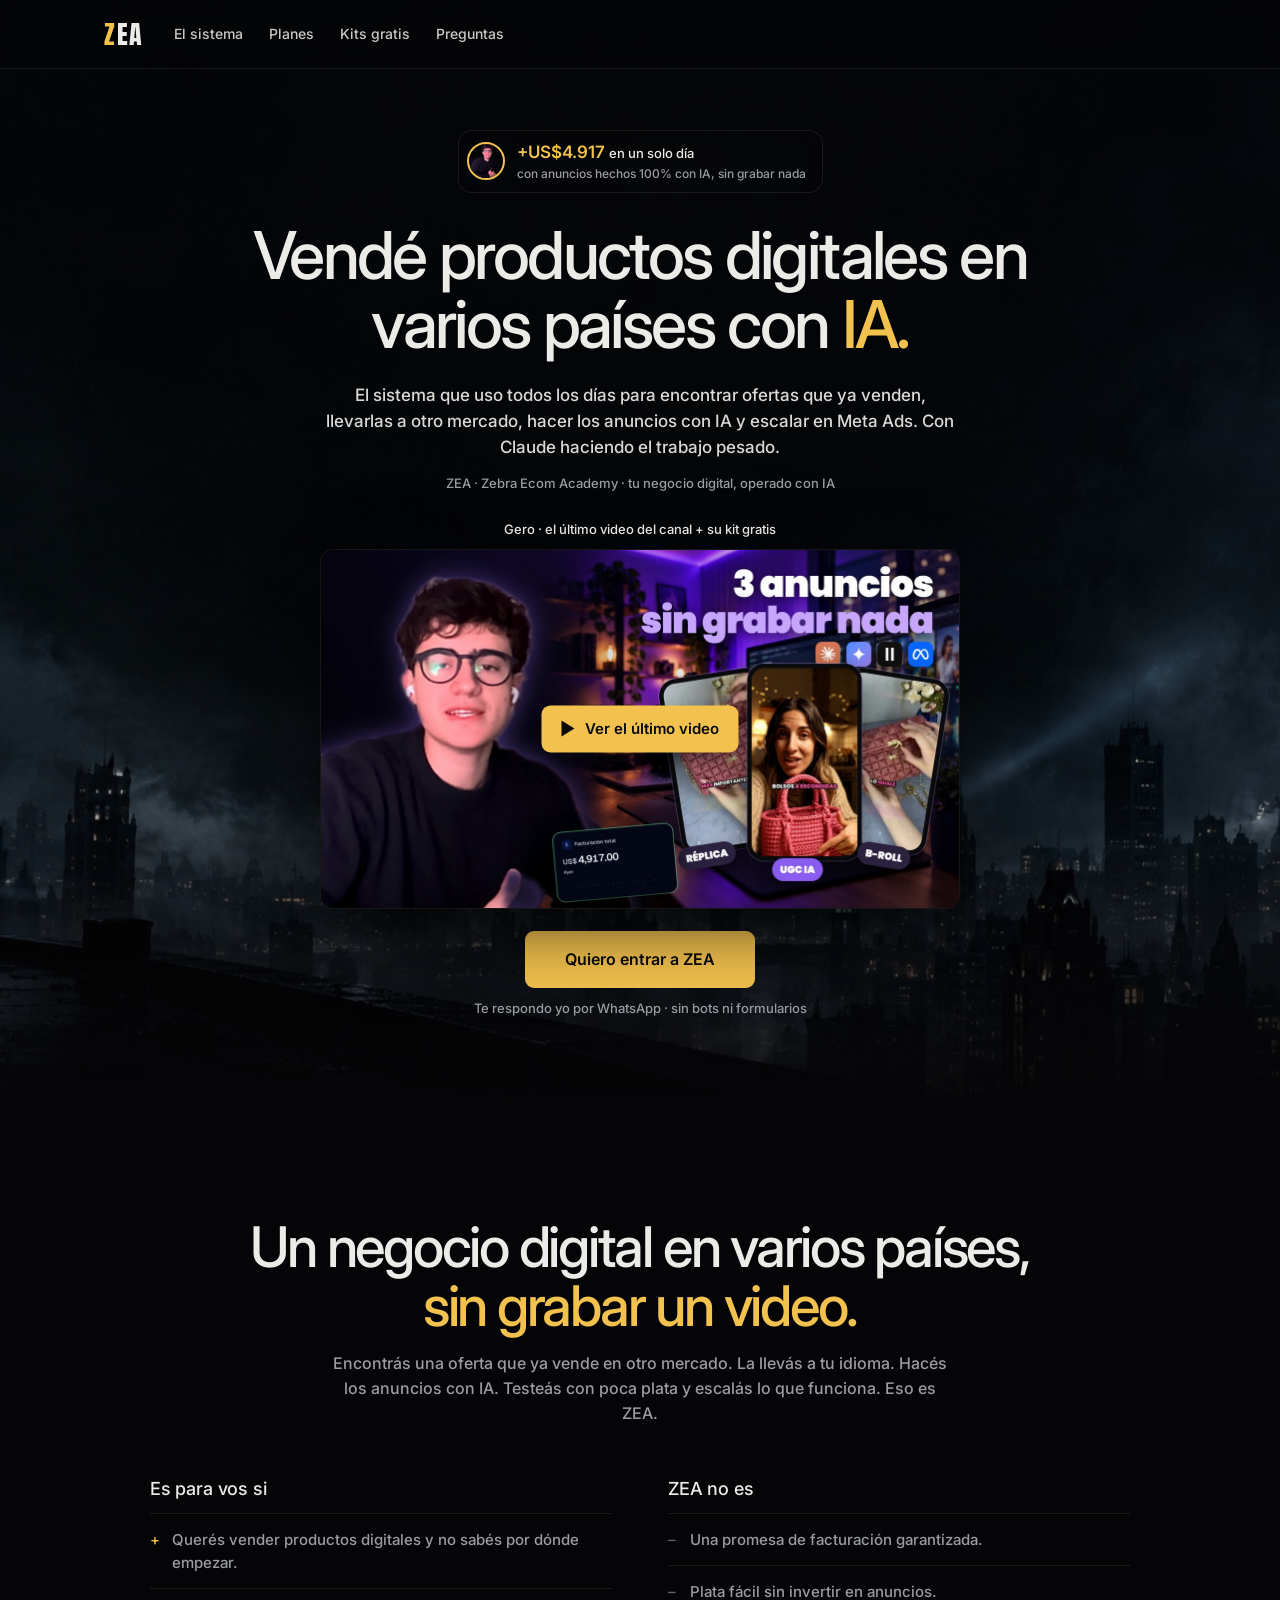
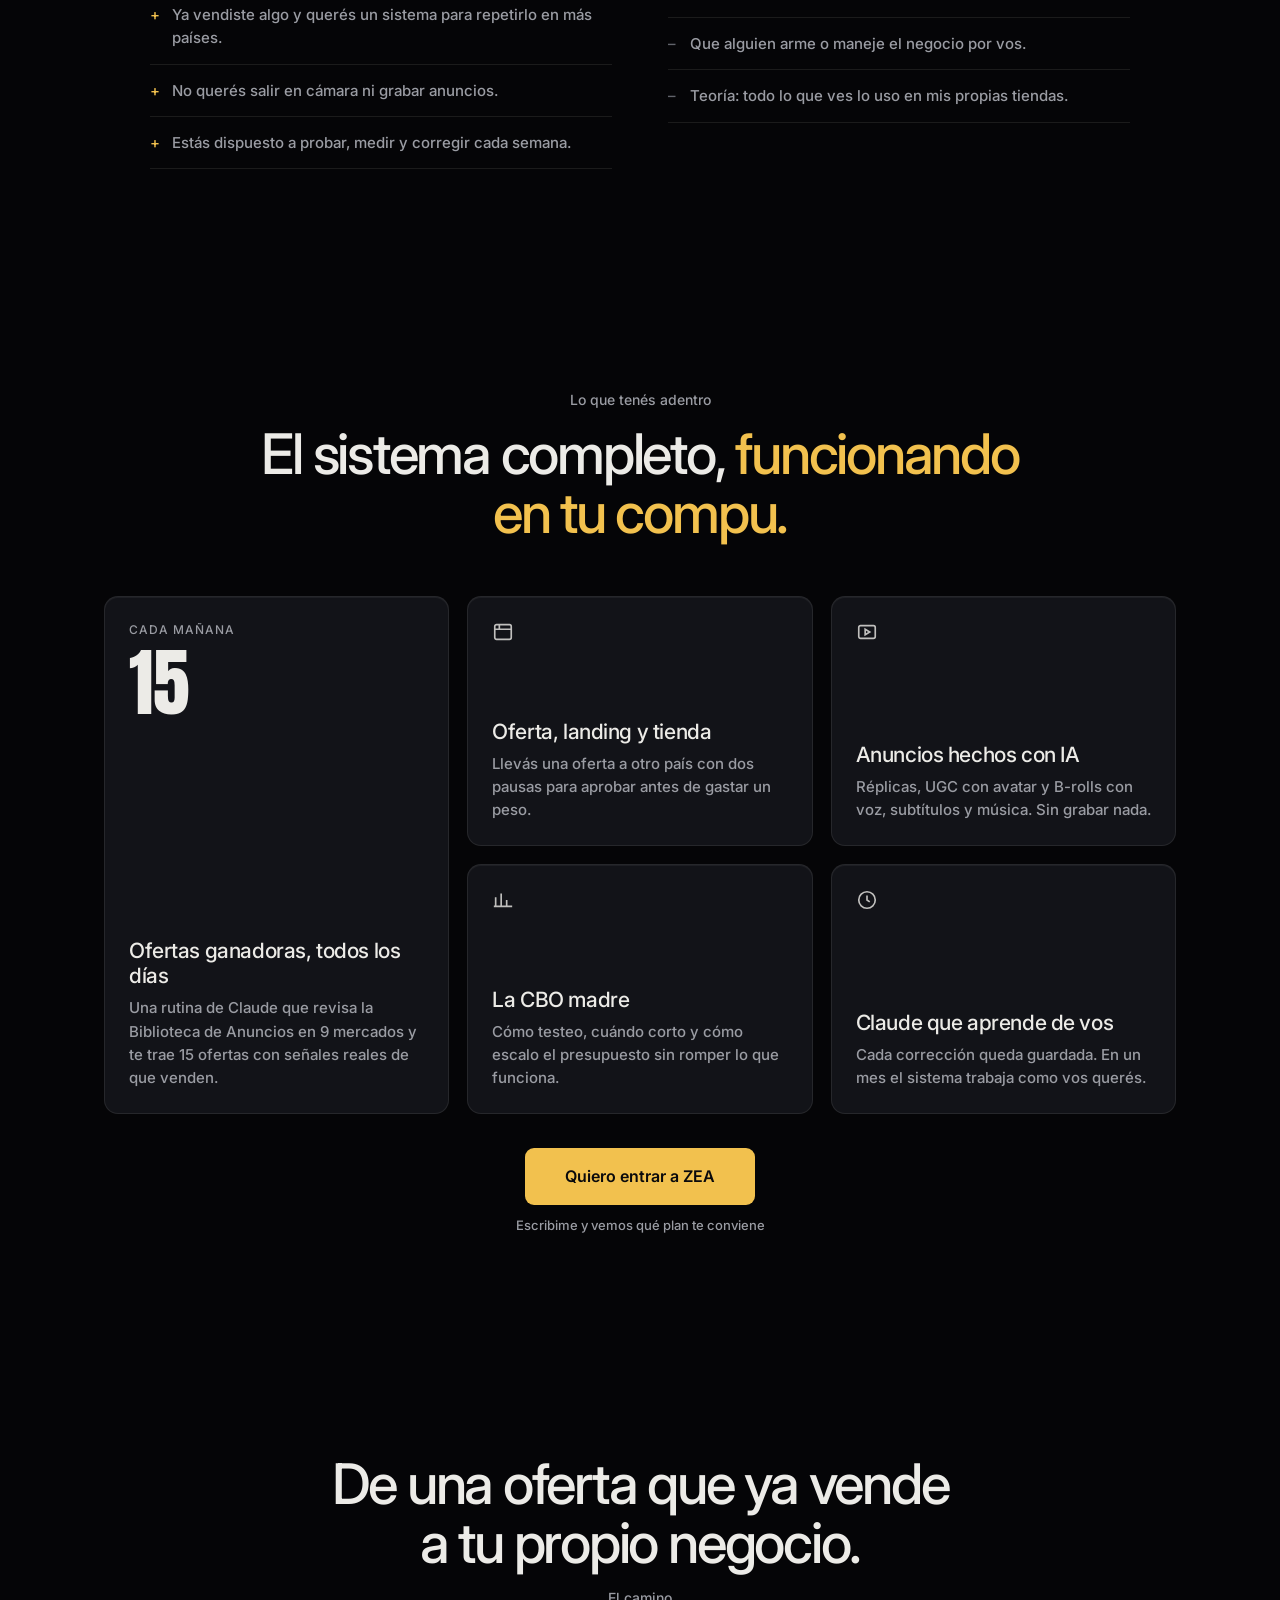
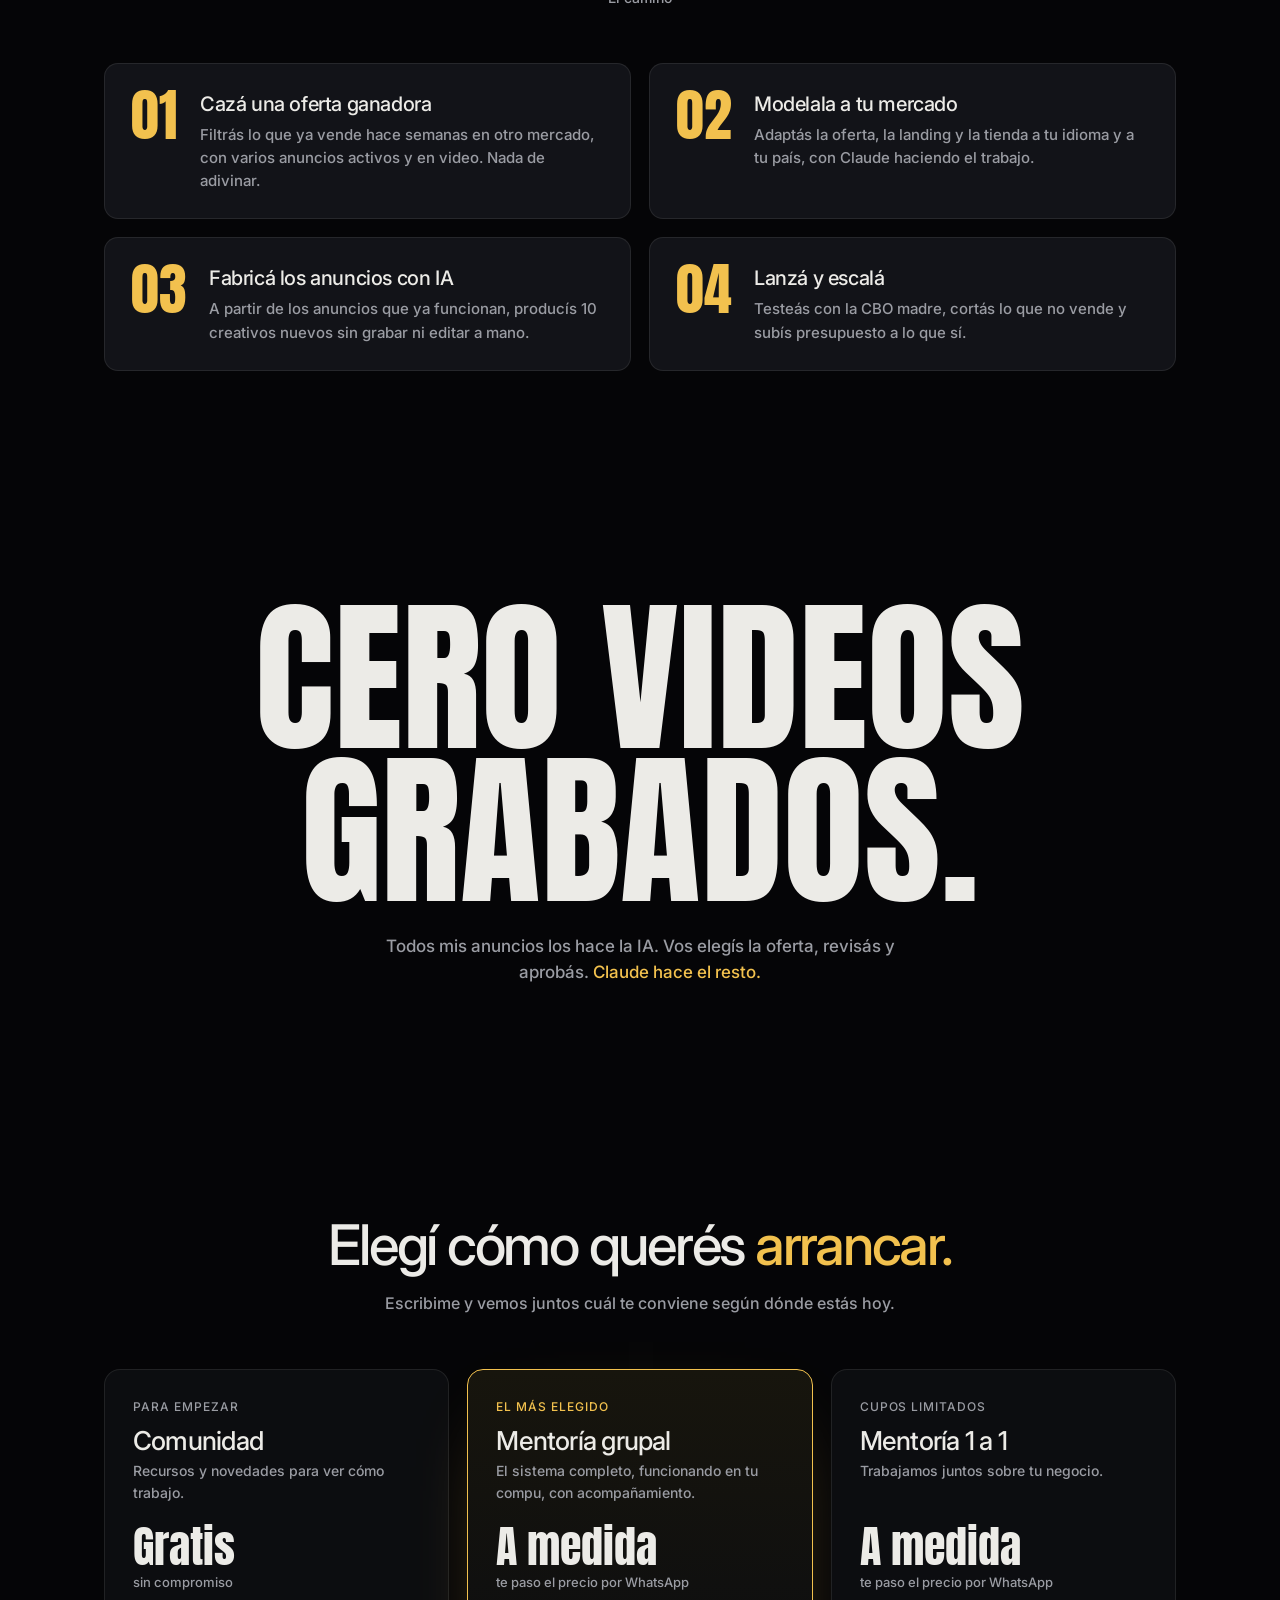
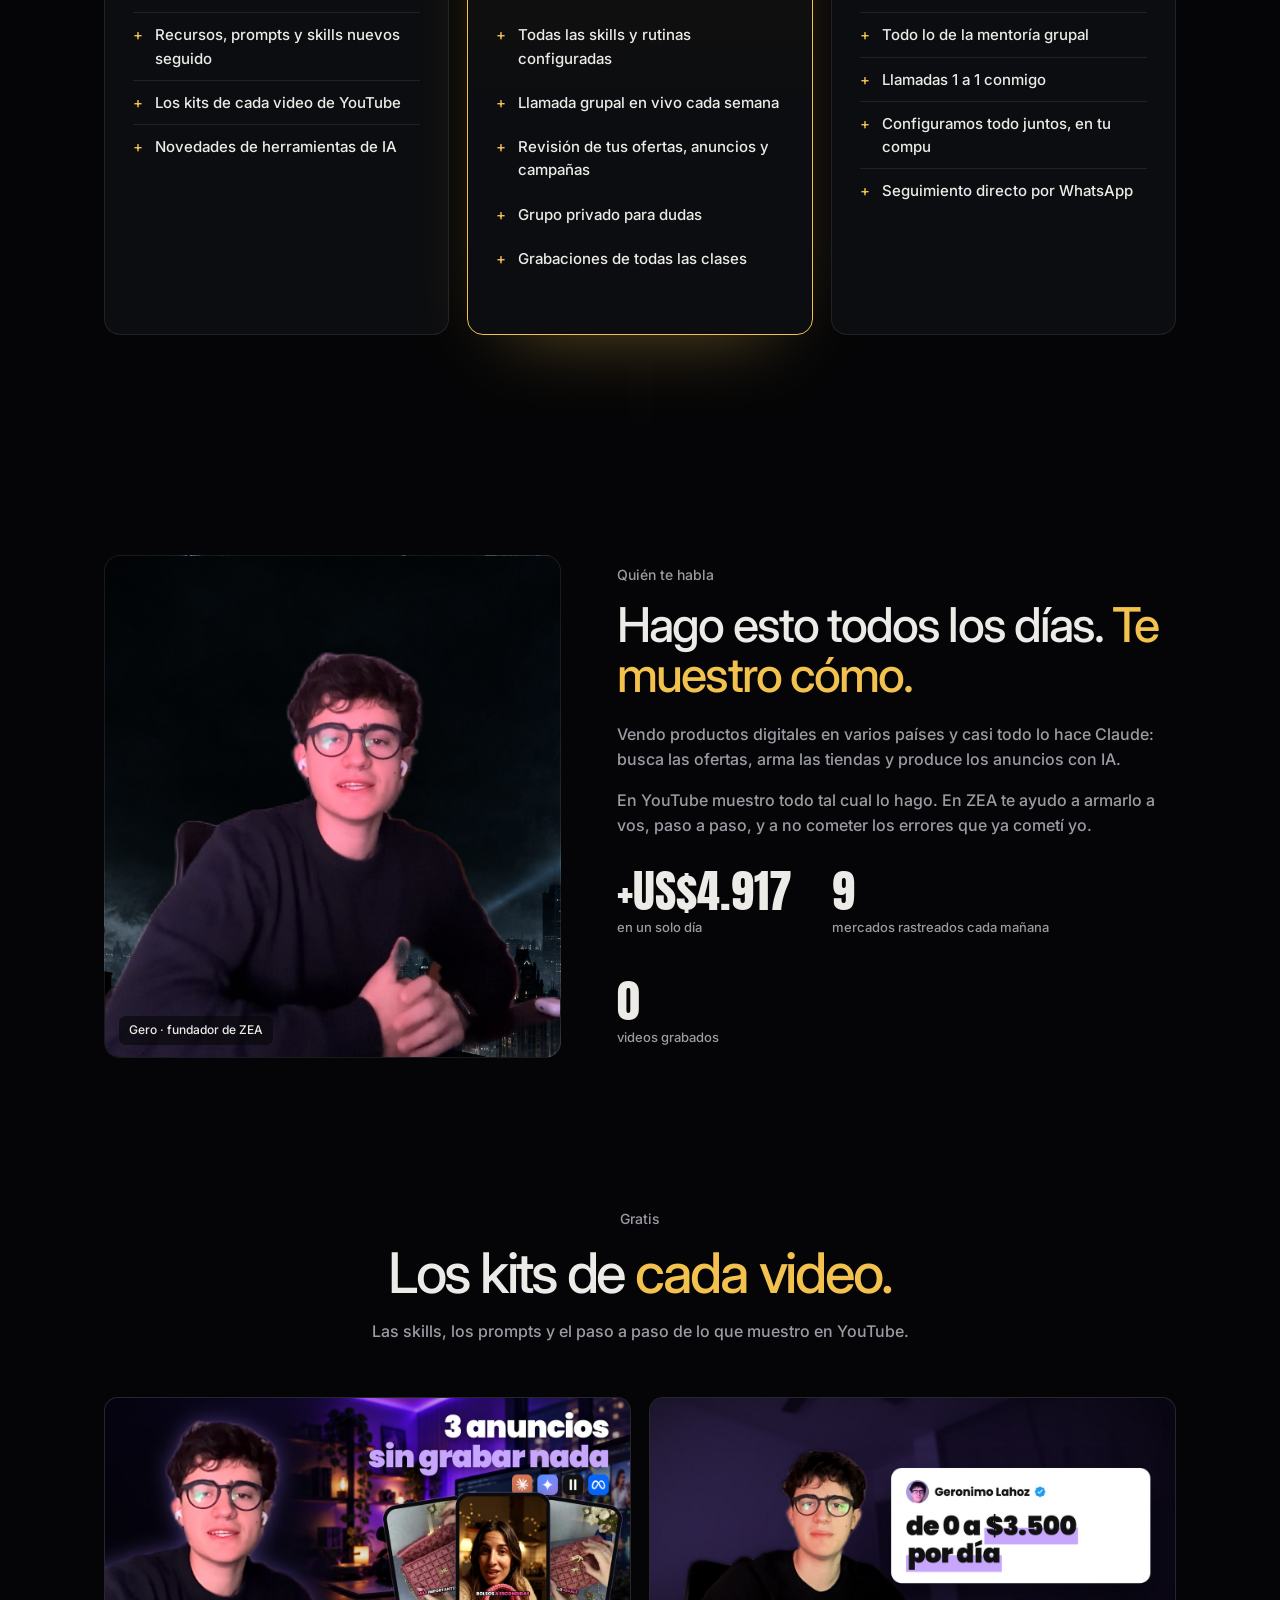
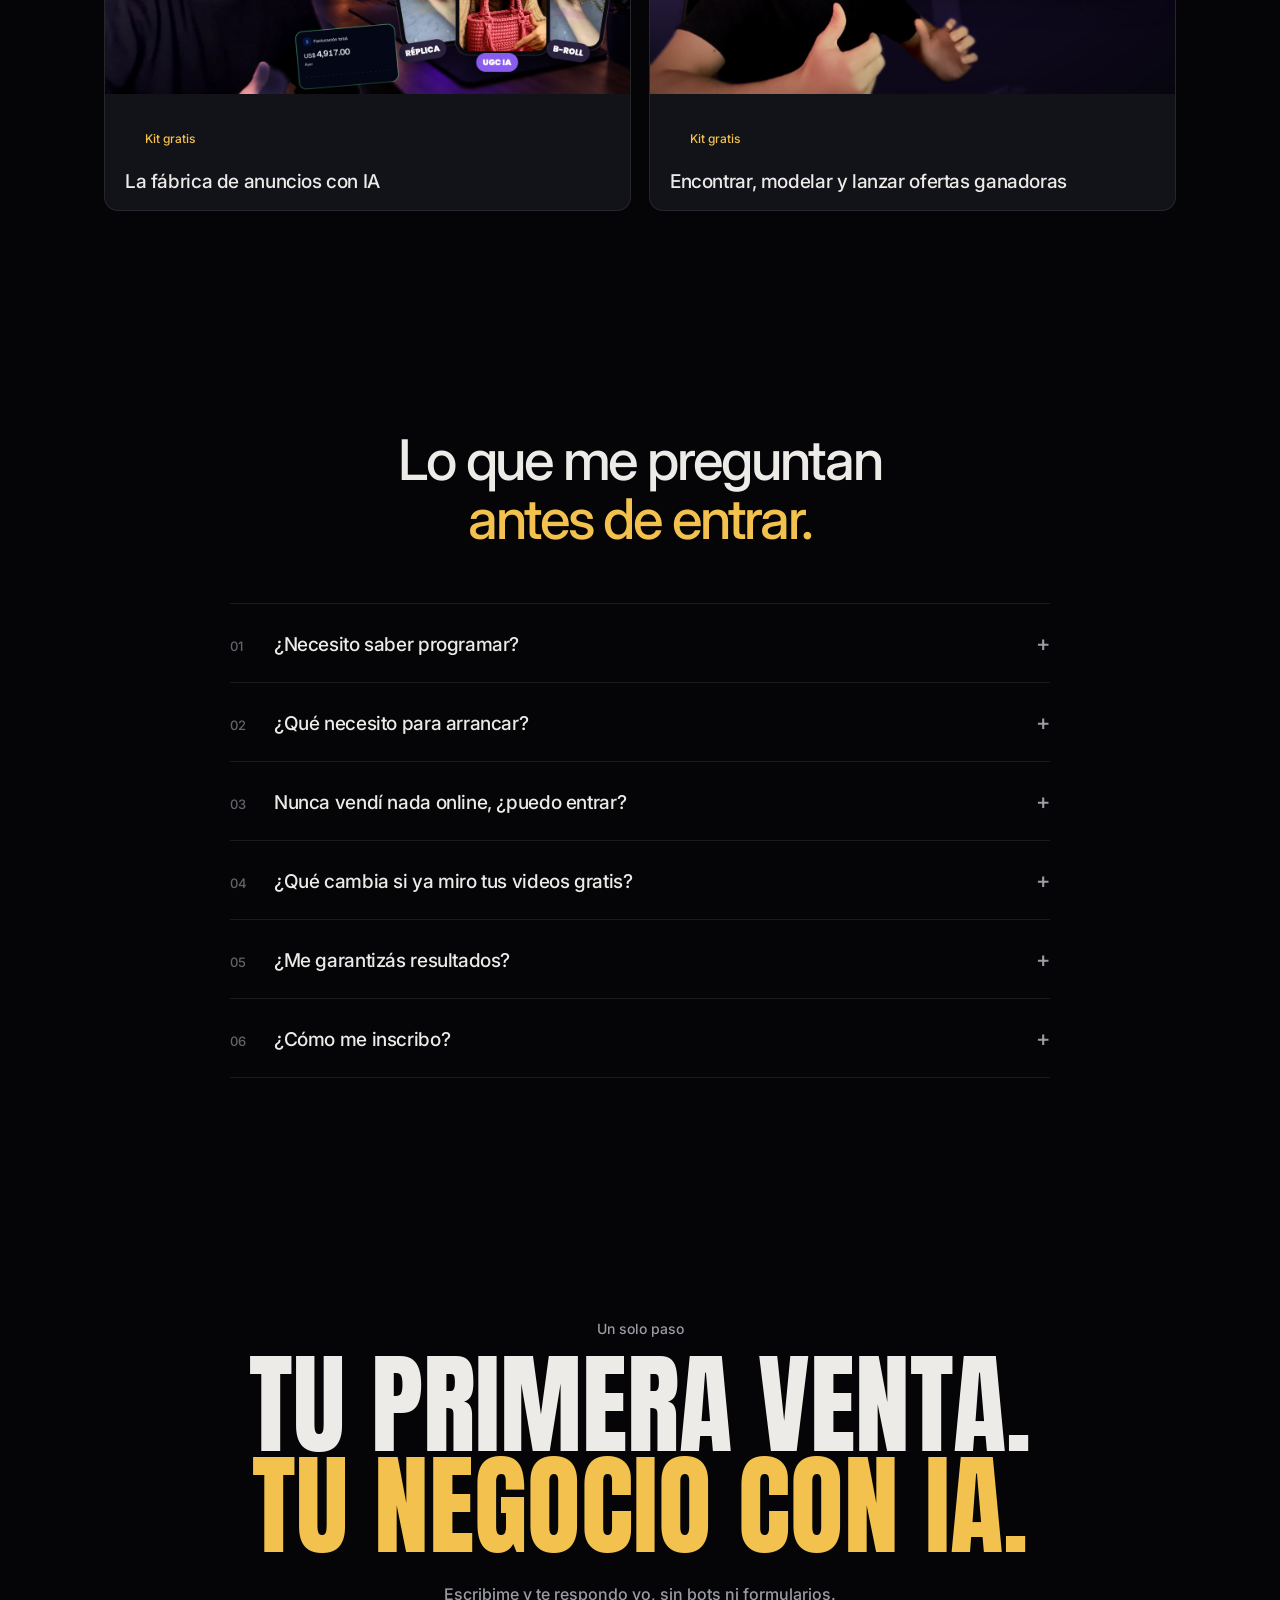
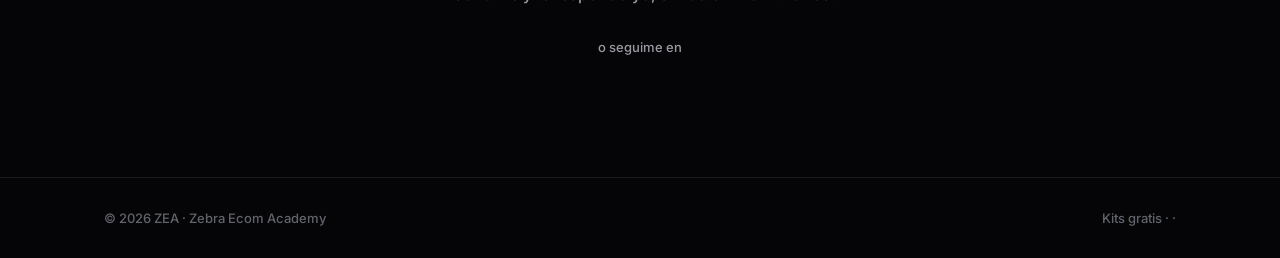
==== index.html @ bb9ec65b "ZEA: landing + kits Co-Authored-By: Claude Opus 5.5 <noreply@anthropic.com>" ====
<!doctype html>
<html lang="es">
<head>
<meta charset="utf-8">
<meta name="viewport" content="width=device-width,initial-scale=1">
<base href="/">
<title>ZEA · Zebra Ecom Academy — Vendé productos digitales con IA</title>
<meta name="description" content="Aprendé a vender productos digitales en varios países con Claude: encontrar ofertas que ya venden, armar la tienda, hacer los anuncios con IA y escalar en Meta Ads.">
<meta property="og:title" content="ZEA · Zebra Ecom Academy">
<meta property="og:description" content="Vendé productos digitales en varios países con IA.">
<meta property="og:image" content="https://zea.lat/assets/hero-bg.jpg">
<link rel="icon" href="data:image/svg+xml,%3Csvg xmlns='http://www.w3.org/2000/svg' viewBox='0 0 32 32'%3E%3Crect width='32' height='32' rx='7' fill='%23050507'/%3E%3Ctext x='16' y='24' font-family='Impact,Arial Black' font-size='21' fill='%23f2c14e' text-anchor='middle'%3EZ%3C/text%3E%3C/svg%3E">
<link rel="preconnect" href="https://fonts.googleapis.com"><link rel="preconnect" href="https://fonts.gstatic.com" crossorigin>
<link href="https://fonts.googleapis.com/css2?family=Anton&family=Inter:wght@400;500;600&display=swap" rel="stylesheet">
<link rel="stylesheet" href="assets/style.css">
</head>
<body>

<nav><div class="wrap">
  <div class="nav-l">
    <a class="logo" href="/">ZEA</a>
    <div class="links">
      <a href="#sistema">El sistema</a>
      <a href="#planes">Planes</a>
      <a href="#kits">Kits gratis</a>
      <a href="#preguntas">Preguntas</a>
    </div>
  </div>
  <a class="btn btn-p btn-s" data-wa href="#">Hablemos por WhatsApp</a>
</div></nav>

<header class="hero">
  <div class="hero-bg"></div>
  <div class="wrap">
    <div class="proof">
      <img src="assets/gero.png" alt="">
      <div><b>+US$4.917</b> <span>en un solo día</span><small>con anuncios hechos 100% con IA, sin grabar nada</small></div>
    </div>
    <h1>Vendé productos digitales en varios países con <span class="hand">IA.</span></h1>
    <p class="lead">El sistema que uso todos los días para encontrar ofertas que ya venden, llevarlas a otro mercado, hacer los anuncios con IA y escalar en Meta Ads. Con Claude haciendo el trabajo pesado.</p>
    <p class="tagline">ZEA · Zebra Ecom Academy · tu negocio digital, operado con IA</p>
    <div class="who">Gero · el último video del canal + su kit gratis</div>
    <a class="vsl" href="kit-anuncios-ia/"><img src="assets/video-2.jpg" alt=""><span class="play">Ver el último video</span></a>
    <div class="cta">
      <a class="btn btn-p btn-lg" href="#planes">Quiero entrar a ZEA</a>
      <div class="micro">Te respondo yo por WhatsApp · sin bots ni formularios</div>
    </div>
  </div>
</header>

<section><div class="wrap">
  <div class="sec-t">
    <h2>Un negocio digital en varios países, <span class="hand">sin grabar un video.</span></h2>
    <p>Encontrás una oferta que ya vende en otro mercado. La llevás a tu idioma. Hacés los anuncios con IA. Testeás con poca plata y escalás lo que funciona. Eso es ZEA.</p>
  </div>
  <div class="two">
    <div>
      <h3>Es para vos si</h3>
      <ul>
        <li>Querés vender productos digitales y no sabés por dónde empezar.</li>
        <li>Ya vendiste algo y querés un sistema para repetirlo en más países.</li>
        <li>No querés salir en cámara ni grabar anuncios.</li>
        <li>Estás dispuesto a probar, medir y corregir cada semana.</li>
      </ul>
    </div>
    <div class="no">
      <h3>ZEA no es</h3>
      <ul>
        <li>Una promesa de facturación garantizada.</li>
        <li>Plata fácil sin invertir en anuncios.</li>
        <li>Que alguien arme o maneje el negocio por vos.</li>
        <li>Teoría: todo lo que ves lo uso en mis propias tiendas.</li>
      </ul>
    </div>
  </div>
</div></section>

<section class="band" id="sistema"><div class="wrap">
  <div class="sec-t">
    <div class="eyebrow">Lo que tenés adentro</div>
    <h2>El sistema completo, <span class="hand">funcionando en tu compu.</span></h2>
  </div>
  <div class="cards">
    <div class="card tall">
      <div class="kk">Cada mañana</div>
      <div class="bign">15</div>
      <h3>Ofertas ganadoras, todos los días</h3>
      <p>Una rutina de Claude que revisa la Biblioteca de Anuncios en 9 mercados y te trae 15 ofertas con señales reales de que venden.</p>
    </div>
    <div class="card">
      <svg class="ico" viewBox="0 0 24 24" fill="none" stroke="currentColor" stroke-width="1.8"><rect x="3" y="4" width="18" height="16" rx="2"/><path d="M3 9h18M8 4v5"/></svg>
      <h3>Oferta, landing y tienda</h3>
      <p>Llevás una oferta a otro país con dos pausas para aprobar antes de gastar un peso.</p>
    </div>
    <div class="card">
      <svg class="ico" viewBox="0 0 24 24" fill="none" stroke="currentColor" stroke-width="1.8"><rect x="3" y="5" width="18" height="14" rx="2"/><path d="M10 9l5 3-5 3z"/></svg>
      <h3>Anuncios hechos con IA</h3>
      <p>Réplicas, UGC con avatar y B-rolls con voz, subtítulos y música. Sin grabar nada.</p>
    </div>
    <div class="card">
      <svg class="ico" viewBox="0 0 24 24" fill="none" stroke="currentColor" stroke-width="1.8"><path d="M4 19V9M10 19V5M16 19v-7M22 19H2"/></svg>
      <h3>La CBO madre</h3>
      <p>Cómo testeo, cuándo corto y cómo escalo el presupuesto sin romper lo que funciona.</p>
    </div>
    <div class="card">
      <svg class="ico" viewBox="0 0 24 24" fill="none" stroke="currentColor" stroke-width="1.8"><circle cx="12" cy="12" r="9"/><path d="M12 7v5l3 2"/></svg>
      <h3>Claude que aprende de vos</h3>
      <p>Cada corrección queda guardada. En un mes el sistema trabaja como vos querés.</p>
    </div>
  </div>
  <div class="after">
    <a class="btn btn-p btn-lg" href="#planes">Quiero entrar a ZEA</a>
    <div class="micro">Escribime y vemos qué plan te conviene</div>
  </div>
</div></section>

<section><div class="wrap">
  <div class="sec-t">
    <h2>De una oferta que ya vende<br>a tu propio negocio.</h2>
    <div class="eyebrow" style="margin-top:14px">El camino</div>
  </div>
  <div class="steps">
    <div class="step"><div class="n">01</div><div><h3>Cazá una oferta ganadora</h3><p>Filtrás lo que ya vende hace semanas en otro mercado, con varios anuncios activos y en video. Nada de adivinar.</p></div></div>
    <div class="step"><div class="n">02</div><div><h3>Modelala a tu mercado</h3><p>Adaptás la oferta, la landing y la tienda a tu idioma y a tu país, con Claude haciendo el trabajo.</p></div></div>
    <div class="step"><div class="n">03</div><div><h3>Fabricá los anuncios con IA</h3><p>A partir de los anuncios que ya funcionan, producís 10 creativos nuevos sin grabar ni editar a mano.</p></div></div>
    <div class="step"><div class="n">04</div><div><h3>Lanzá y escalá</h3><p>Testeás con la CBO madre, cortás lo que no vende y subís presupuesto a lo que sí.</p></div></div>
  </div>
</div></section>

<section class="statement"><div class="wrap">
  <div class="big">Cero videos<br>grabados.</div>
  <p>Todos mis anuncios los hace la IA. Vos elegís la oferta, revisás y aprobás. <span class="hand">Claude hace el resto.</span></p>
</div></section>

<section id="planes"><div class="wrap">
  <div class="sec-t">
    <h2>Elegí cómo querés <span class="hand">arrancar.</span></h2>
    <p>Escribime y vemos juntos cuál te conviene según dónde estás hoy.</p>
  </div>
  <div class="plans">
    <div class="plan">
      <div class="kk">Para empezar</div>
      <h3>Comunidad</h3>
      <div class="sub">Recursos y novedades para ver cómo trabajo.</div>
      <div class="price">Gratis</div>
      <div class="per">sin compromiso</div>
      <ul>
        <li>Recursos, prompts y skills nuevos seguido</li>
        <li>Los kits de cada video de YouTube</li>
        <li>Novedades de herramientas de IA</li>
      </ul>
      <a class="btn btn-g" data-wa="Hola Gero! Quiero entrar a la comunidad de ZEA" href="#">Quiero entrar</a>
    </div>
    <div class="plan hot">
      <div class="kk">El más elegido</div>
      <h3>Mentoría grupal</h3>
      <div class="sub">El sistema completo, funcionando en tu compu, con acompañamiento.</div>
      <div class="price">A medida</div>
      <div class="per">te paso el precio por WhatsApp</div>
      <ul>
        <li>Todas las skills y rutinas configuradas</li>
        <li>Llamada grupal en vivo cada semana</li>
        <li>Revisión de tus ofertas, anuncios y campañas</li>
        <li>Grupo privado para dudas</li>
        <li>Grabaciones de todas las clases</li>
      </ul>
      <a class="btn btn-p" data-wa="Hola Gero! Quiero info de la mentoría grupal de ZEA" href="#">Quiero info</a>
    </div>
    <div class="plan">
      <div class="kk">Cupos limitados</div>
      <h3>Mentoría 1 a 1</h3>
      <div class="sub">Trabajamos juntos sobre tu negocio.</div>
      <div class="price">A medida</div>
      <div class="per">te paso el precio por WhatsApp</div>
      <ul>
        <li>Todo lo de la mentoría grupal</li>
        <li>Llamadas 1 a 1 conmigo</li>
        <li>Configuramos todo juntos, en tu compu</li>
        <li>Seguimiento directo por WhatsApp</li>
      </ul>
      <a class="btn btn-g" data-wa="Hola Gero! Quiero info de la mentoría 1 a 1 de ZEA" href="#">Quiero info</a>
    </div>
  </div>
</div></section>

<section><div class="wrap about">
  <figure class="about-img" style="margin:0"><img src="assets/gero.png" alt="Gero" loading="lazy"><figcaption>Gero · fundador de ZEA</figcaption></figure>
  <div>
    <div class="eyebrow">Quién te habla</div>
    <h2>Hago esto todos los días. <span class="hand">Te muestro cómo.</span></h2>
    <p>Vendo productos digitales en varios países y casi todo lo hace Claude: busca las ofertas, arma las tiendas y produce los anuncios con IA.</p>
    <p>En YouTube muestro todo tal cual lo hago. En ZEA te ayudo a armarlo a vos, paso a paso, y a no cometer los errores que ya cometí yo.</p>
    <div class="stats">
      <div><b>+US$4.917</b><span>en un solo día</span></div>
      <div><b>9</b><span>mercados rastreados cada mañana</span></div>
      <div><b>0</b><span>videos grabados</span></div>
    </div>
  </div>
</div></section>

<section id="kits" style="padding-top:40px"><div class="wrap">
  <div class="sec-t">
    <div class="eyebrow">Gratis</div>
    <h2>Los kits de <span class="hand">cada video.</span></h2>
    <p>Las skills, los prompts y el paso a paso de lo que muestro en YouTube.</p>
  </div>
  <div class="kits">
    <a class="kitc" href="kit-anuncios-ia/"><img src="assets/video-2.jpg" alt="" loading="lazy"><div><div class="d">Kit gratis</div><h3>La fábrica de anuncios con IA</h3></div></a>
    <a class="kitc" href="kit-ofertas-ganadoras/"><img src="assets/video-1.jpg" alt="" loading="lazy"><div><div class="d">Kit gratis</div><h3>Encontrar, modelar y lanzar ofertas ganadoras</h3></div></a>
  </div>
</div></section>

<section id="preguntas"><div class="wrap">
  <div class="sec-t"><h2>Lo que me preguntan<br><span class="hand">antes de entrar.</span></h2></div>
  <div class="faq">
    <details><summary><span class="n">01</span>¿Necesito saber programar?</summary><p>No. Todo se hace hablándole a Claude en español. Te doy los archivos listos y te acompaño en la configuración.</p></details>
    <details><summary><span class="n">02</span>¿Qué necesito para arrancar?</summary><p>Una compu, una suscripción de Claude y presupuesto para anuncios. Las herramientas de IA para los videos se pagan por uso y arrancan con pocos dólares.</p></details>
    <details><summary><span class="n">03</span>Nunca vendí nada online, ¿puedo entrar?</summary><p>Sí. El sistema arranca desde cero: encontrar qué vender, armar la tienda y lanzar. Contame dónde estás y te digo con qué empezar.</p></details>
    <details><summary><span class="n">04</span>¿Qué cambia si ya miro tus videos gratis?</summary><p>En los videos ves el sistema. En ZEA lo armamos en tu compu, revisamos tus ofertas y campañas, y tenés a quién preguntarle cuando te trabás.</p></details>
    <details><summary><span class="n">05</span>¿Me garantizás resultados?</summary><p>No. Nadie serio puede. Te doy el sistema que uso y te acompaño; los resultados dependen de que lo pongas en práctica y de tu inversión en anuncios.</p></details>
    <details><summary><span class="n">06</span>¿Cómo me inscribo?</summary><p>Escribime por WhatsApp o por Instagram. Te respondo yo, vemos tu caso y te digo qué plan tiene sentido para vos.</p></details>
  </div>
</div></section>

<section class="final"><div class="wrap">
  <div class="eyebrow">Un solo paso</div>
  <div class="big">Tu primera venta.<span>Tu negocio con IA.</span></div>
  <p>Escribime y te respondo yo, sin bots ni formularios.</p>
  <a class="btn btn-p btn-lg" data-wa href="#">Hablemos por WhatsApp</a>
  <div class="micro" style="margin-top:14px">o seguime en <a data-ig href="#" style="text-decoration:underline">Instagram</a></div>
</div></section>

<footer><div class="wrap">
  <span>© <span id="y"></span> ZEA · Zebra Ecom Academy</span>
  <span><a href="#kits">Kits gratis</a> · <a data-yt href="#">YouTube</a> · <a data-ig href="#">Instagram</a></span>
</div></footer>

<a class="wa" data-wa href="#" aria-label="WhatsApp"><svg viewBox="0 0 24 24" fill="#fff"><path d="M12 2a10 10 0 0 0-8.6 15.1L2 22l5-1.3A10 10 0 1 0 12 2zm5.6 14.2c-.2.7-1.4 1.3-2 1.4-.5.1-1.2.1-1.9-.1-.4-.1-1-.3-1.7-.6-3-1.3-4.9-4.3-5.1-4.5-.1-.2-1.2-1.6-1.2-3.1s.8-2.2 1-2.5c.3-.3.6-.4.8-.4h.6c.2 0 .4 0 .6.5l.9 2.1c.1.2.1.3 0 .5l-.3.5-.4.5c-.1.1-.3.3-.1.6.2.3.8 1.3 1.7 2.1 1.2 1 2.1 1.3 2.4 1.5.3.1.5.1.6-.1l.9-1.1c.2-.3.4-.2.6-.1l2 1c.3.1.5.2.5.3.1.1.1.7-.1 1.3z"/></svg></a>

<script src="assets/config.js"></script>
<script src="assets/site.js"></script>
</body>
</html>
---- assets/style.css ----
:root{
  --bg:#050507;--bg2:#0c0d10;--ink:#ecebe7;--mute:#9a9ca3;--dim:#62646b;--line:rgba(236,235,231,.09);
  --acc:#f2c14e;        /* acento: amarillo baticeñal */
  --acc-ink:#0a0a0c;
  --cream:#121318;--cream-ink:#ecebe7;--cream-mute:#9a9ca3;   /* tarjetas: grafito */
}
*{box-sizing:border-box}
html{background:var(--bg);scroll-behavior:smooth}
@media(prefers-reduced-motion:reduce){html{scroll-behavior:auto}}
body{margin:0;background:var(--bg);color:var(--ink);font-family:Inter,system-ui,sans-serif;font-weight:500;line-height:1.55;-webkit-font-smoothing:antialiased}
a{color:inherit;text-decoration:none}
img{max-width:100%;display:block}
.wrap{max-width:1120px;margin:0 auto;padding:0 24px}
h1,h2,h3{font-weight:500;margin:0;letter-spacing:-.04em;line-height:1.05}
.hand{color:var(--acc)}
.big{font-family:Anton,Impact,sans-serif;text-transform:uppercase;letter-spacing:0;line-height:.92;font-weight:400}
.eyebrow{font-size:14px;color:var(--mute);margin-bottom:14px}
.sec-t{text-align:center;max-width:820px;margin:0 auto 54px}
.sec-t h2{font-size:clamp(34px,5vw,56px)}
.sec-t p{color:var(--mute);margin:16px auto 0;max-width:620px}

/* nav */
nav{position:fixed;top:0;left:0;right:0;z-index:40;background:rgba(5,5,7,.72);backdrop-filter:blur(14px);-webkit-backdrop-filter:blur(14px);border-bottom:1px solid var(--line)}
nav .wrap{display:flex;align-items:center;justify-content:space-between;height:68px;gap:14px}
.logo{font-family:Anton,Impact,sans-serif;font-size:26px;letter-spacing:.06em;color:var(--ink)}
.logo:first-letter{color:var(--acc)}
.links{display:flex;gap:26px;align-items:center;font-size:14px}
.links a:not(.btn){color:var(--ink);opacity:.85}
.links a:not(.btn):hover,.links a.on{opacity:1;text-decoration:underline;text-underline-offset:6px}
.nav-l{display:flex;align-items:center;gap:30px}

.btn{display:inline-flex;align-items:center;justify-content:center;gap:9px;padding:13px 22px;border-radius:9px;font-weight:600;font-size:15px;transition:transform .15s,filter .15s;border:0;cursor:pointer;font-family:inherit}
.btn:hover{transform:translateY(-1px);filter:brightness(1.06)}
.btn-p{background:var(--acc);color:var(--acc-ink)}
.btn-g{background:rgba(247,245,238,.06);color:var(--ink);border:1px solid var(--line)}
.btn-lg{padding:16px 40px;font-size:16px}
.btn-s{padding:9px 16px;font-size:14px}
.btn svg{width:18px;height:18px;flex:none}
.micro{font-size:13px;color:var(--mute);margin-top:10px}

/* hero */
.hero{position:relative;padding:130px 0 90px;text-align:center;overflow:hidden;background:var(--bg)}
.hero-bg{position:absolute;inset:0;background:url(hero-bg.jpg) center/cover no-repeat;opacity:.9}
.hero-bg:after{content:"";position:absolute;inset:0;background:radial-gradient(ellipse at 50% 35%,rgba(5,5,7,.55),rgba(5,5,7,.15) 60%),linear-gradient(to bottom,rgba(5,5,7,.3),transparent 30%,transparent 70%,var(--bg))}
.hero .wrap{position:relative}
.proof{display:inline-flex;align-items:center;gap:12px;padding:8px 16px 8px 8px;border-radius:14px;background:rgba(5,5,7,.6);border:1px solid var(--line);backdrop-filter:blur(8px);text-align:left}
.proof img{width:38px;height:38px;border-radius:50%;object-fit:cover;object-position:50% 20%;border:2px solid var(--acc)}
.proof b{color:var(--acc);font-size:17px;font-weight:600}
.proof span{font-size:13px;color:var(--ink)}
.proof small{display:block;font-size:12px;color:var(--mute)}
.hero h1{font-size:clamp(40px,6.4vw,66px);max-width:820px;margin:28px auto 22px}
.hero .lead{max-width:640px;margin:0 auto;color:var(--ink);opacity:.92;font-size:17px}
.hero .tagline{font-size:13px;color:var(--mute);margin:12px 0 26px}
.who{font-size:13px;color:var(--ink);margin-bottom:10px}
.vsl{position:relative;display:block;max-width:640px;margin:0 auto;aspect-ratio:16/9;border-radius:14px;overflow:hidden;border:1px solid var(--line);box-shadow:0 30px 80px -30px #000;background:#000}
.vsl img,.vsl iframe{position:absolute;inset:0;width:100%;height:100%;object-fit:cover;border:0}
.vsl .play{position:absolute;left:50%;top:50%;transform:translate(-50%,-50%);display:flex;align-items:center;gap:10px;background:var(--acc);color:var(--acc-ink);padding:12px 20px;border-radius:9px;font-weight:600;font-size:15px;box-shadow:0 10px 30px -10px #000}
.vsl .play:before{content:"";border-left:13px solid var(--acc-ink);border-top:8px solid transparent;border-bottom:8px solid transparent}
.vsl .cap{position:absolute;left:18px;bottom:14px;text-align:left;text-shadow:0 2px 12px #000}
.vsl .cap b{display:block;font-size:19px;font-weight:600}
.vsl .cap span{font-size:12px;opacity:.85}
.hero .cta{margin-top:22px}

section{padding:110px 0;position:relative}

/* para vos / no incluye */
.two{display:grid;grid-template-columns:1fr 1fr;gap:56px;max-width:980px;margin:0 auto}
.two h3{font-size:18px;letter-spacing:-.01em;padding-bottom:14px;border-bottom:1px solid var(--line)}
.two ul{list-style:none;margin:0;padding:0}
.two li{padding:14px 0 14px 22px;border-bottom:1px solid var(--line);color:var(--mute);font-size:15px;position:relative}
.two li:before{content:"+";position:absolute;left:0;color:var(--acc)}
.two .no li:before{content:"–";color:var(--dim)}

/* cinematic band with cream cards */
.band{background:url(hero-bg.jpg) center/cover fixed;position:relative}
.band:before{content:"";position:absolute;inset:0;background:linear-gradient(var(--bg),rgba(5,5,7,.55) 18%,rgba(5,5,7,.55) 82%,var(--bg))}
.band .wrap{position:relative}
.cards{display:grid;grid-template-columns:repeat(3,1fr);gap:18px}
.card{border:1px solid var(--line);box-shadow:inset 0 1px 0 rgba(255,255,255,.05);background:var(--cream);color:var(--cream-ink);border-radius:14px;padding:24px;display:flex;flex-direction:column;min-height:250px}
.card.tall{grid-row:span 2;justify-content:flex-end}
.card .ico{width:22px;height:22px;margin-bottom:auto;opacity:.8}
.card .kk{font-size:12px;letter-spacing:.08em;color:var(--cream-mute);text-transform:uppercase}
.card .bign{font-family:Anton,Impact,sans-serif;font-size:74px;line-height:1;margin:6px 0 auto;color:var(--cream-ink)}
.card h3{font-size:21px;letter-spacing:-.02em;margin:26px 0 8px;line-height:1.2}
.card p{margin:0;color:var(--cream-mute);font-size:15px}
.band .after{text-align:center;margin-top:34px}

/* camino */
.steps{display:grid;grid-template-columns:1fr 1fr;gap:18px}
.step{display:flex;gap:22px;border:1px solid var(--line);background:var(--cream);color:var(--cream-ink);border-radius:14px;padding:26px}
.step .n{font-family:Anton,Impact,sans-serif;font-size:56px;line-height:.9;color:var(--acc)}
.step h3{font-size:20px;letter-spacing:-.02em;margin:4px 0 8px}
.step p{margin:0;color:var(--cream-mute);font-size:15px}

/* statement */
.statement{text-align:center;padding:120px 0}
.statement .big{font-size:clamp(64px,13vw,170px)}
.statement p{max-width:560px;margin:26px auto 0;color:var(--mute);font-size:17px}

/* trio */
.trio{display:grid;grid-template-columns:repeat(3,1fr);gap:22px}
.trio div{padding-top:16px;border-top:1px solid var(--line)}
.trio .n{font-size:12px;color:var(--acc)}
.trio h3{font-size:19px;letter-spacing:-.02em;margin:12px 0 8px}
.trio p{color:var(--mute);margin:0;font-size:15px}

/* planes */
.plans{display:grid;grid-template-columns:repeat(3,1fr);gap:18px;align-items:stretch}
.plan{display:flex;flex-direction:column;border:1px solid var(--line);background:var(--bg2);border-radius:16px;padding:28px}
.plan.hot{background:linear-gradient(180deg,#17150d,var(--bg2) 60%);border-color:var(--acc);box-shadow:0 30px 80px -40px rgba(242,193,78,.45)}
.plan .kk{font-size:12px;letter-spacing:.08em;text-transform:uppercase;color:var(--mute)}
.plan.hot .kk{color:var(--acc)}
.plan h3{font-size:26px;letter-spacing:-.03em;margin:10px 0 6px}
.plan .sub{color:var(--mute);font-size:14px;min-height:44px}
.plan.hot .sub{color:var(--cream-mute)}
.plan .price{font-family:Anton,Impact,sans-serif;font-size:44px;line-height:1;margin:20px 0 4px}
.plan .per{font-size:13px;color:var(--mute);margin-bottom:20px}
.plan.hot .per{color:var(--cream-mute)}
.plan ul{list-style:none;margin:0 0 26px;padding:0;flex:1}
.plan li{padding:10px 0 10px 22px;border-top:1px solid var(--line);font-size:15px;position:relative}
.plan.hot li{border-color:rgba(23,22,27,.12)}
.plan li:before{content:"+";position:absolute;left:0;color:var(--acc)}


.plan .btn{width:100%}

/* quien */
.about{display:grid;grid-template-columns:.9fr 1.1fr;gap:56px;align-items:center}
.about-img{border-radius:16px;overflow:hidden;background:url(hero-bg.jpg) center/cover;border:1px solid var(--line);aspect-ratio:4/4.4;position:relative}
.about-img img{position:absolute;bottom:0;left:50%;transform:translateX(-50%);width:108%;max-width:none}
.about-img figcaption{position:absolute;left:14px;bottom:12px;font-size:12px;color:var(--ink);background:rgba(5,5,7,.6);padding:5px 10px;border-radius:7px}
.about h2{font-size:clamp(32px,4.4vw,48px);margin-bottom:22px}
.about p{color:var(--mute);font-size:16px}
.stats{display:flex;gap:40px;margin-top:30px;flex-wrap:wrap}
.stats b{display:block;font-family:Anton,Impact,sans-serif;font-size:46px;font-weight:400;line-height:1}
.stats span{font-size:13px;color:var(--mute)}

/* recursos teaser + page */
.res-grid{display:grid;grid-template-columns:1fr 1fr;gap:18px}
.rcard{border:1px solid var(--line);background:var(--bg2);border-radius:14px;overflow:hidden;display:flex;flex-direction:column}
.rcard .th{aspect-ratio:16/9;position:relative;background:#000}
.rcard .th img,.rcard .th iframe{position:absolute;inset:0;width:100%;height:100%;object-fit:cover;border:0}
.rcard .bd{padding:20px;display:flex;flex-direction:column;flex:1}
.rcard .d{font-size:12px;color:var(--dim)}
.rcard h3{font-size:18px;letter-spacing:-.02em;line-height:1.3;margin:6px 0 8px}
.rcard p{color:var(--mute);font-size:14px;margin:0 0 14px}
.pills{display:flex;flex-wrap:wrap;gap:6px;margin-bottom:18px}
.pills span{font-size:12px;border:1px solid var(--line);color:var(--ink);padding:4px 10px;border-radius:99px}
.rcard .ctas{display:flex;gap:8px;flex-wrap:wrap;margin-top:auto}

/* faq */
.faq{max-width:820px;margin:0 auto;border-top:1px solid var(--line)}
details{border-bottom:1px solid var(--line);padding:22px 0}
summary{cursor:pointer;list-style:none;display:flex;gap:22px;align-items:baseline;font-size:19px;letter-spacing:-.02em}
summary::-webkit-details-marker{display:none}
summary .n{font-size:13px;color:var(--dim);min-width:22px}
summary:after{content:"+";margin-left:auto;color:var(--mute);font-size:22px}
details[open] summary:after{content:"–"}
details p{color:var(--mute);margin:12px 0 0 44px}

/* final */
.final{text-align:center;padding:130px 0 120px;overflow:hidden}
.final .big{font-size:clamp(46px,9vw,110px)}
.final .big span{display:block;color:var(--acc)}
.final p{color:var(--mute);margin:26px 0 30px}

.page-h{padding:140px 0 50px;text-align:center;position:relative;overflow:hidden}
.page-h h1{font-size:clamp(40px,6vw,64px);margin-bottom:18px}
.page-h p{color:var(--mute);max-width:580px;margin:0 auto}
.help{margin-top:90px;text-align:center;border:1px solid var(--line);background:var(--cream);color:var(--cream-ink);border-radius:16px;padding:40px 22px}
.help h3{font-size:28px;letter-spacing:-.03em;margin-bottom:10px}
.help p{color:var(--cream-mute);margin:0 0 22px}


footer{border-top:1px solid var(--line);padding:30px 0;color:var(--dim);font-size:13px}
footer .wrap{display:flex;justify-content:space-between;gap:12px;flex-wrap:wrap}
footer a:hover{color:var(--ink)}

.wa{position:fixed;right:18px;bottom:18px;z-index:30;width:54px;height:54px;border-radius:50%;background:#25d366;display:grid;place-items:center;box-shadow:0 10px 30px -8px rgba(0,0,0,.8)}
.wa svg{width:28px;height:28px}

@media(max-width:900px){
  .nav-l .links{display:none}
  .cards,.plans,.trio{grid-template-columns:1fr}
  .card.tall{grid-row:auto}
  .card{min-height:0}
  .steps,.two,.res-grid{grid-template-columns:1fr}
  .two{gap:36px}
  .about{grid-template-columns:1fr;gap:34px}
  .about-img{max-width:420px}
  .plan.hot{order:-1}
  section{padding:80px 0}
  .band{background-attachment:scroll}
}
@media(max-width:520px){
  .wrap{padding:0 16px}
  .hero{padding:106px 0 70px}
  .hero .lead{font-size:16px}
  .btn-lg{width:100%;padding:16px 20px}
  nav .btn{padding:9px 12px;font-size:13px}
  .step{flex-direction:column;gap:6px}
  details p{margin-left:0}
  .vsl .play{padding:10px 14px;font-size:14px}
  .stats{gap:26px}
}

/* kit pages */
.page-h .lead{color:var(--mute);max-width:640px;margin:0 auto;font-size:17px}
.page-h .hero-bg{opacity:.75}
.kit-top{display:grid;grid-template-columns:1.25fr .75fr;gap:34px;align-items:center}
.player{position:relative;aspect-ratio:16/9;border-radius:14px;overflow:hidden;background:#000;border:1px solid var(--line);box-shadow:0 30px 80px -30px #000}
.player img,.player iframe{position:absolute;inset:0;width:100%;height:100%;object-fit:cover;border:0}
.dl{display:flex;flex-direction:column;gap:12px}
.dl h2{font-size:34px}
.dl p{color:var(--mute);margin:0 0 6px}
.dl .btn{width:100%}
.incs{display:grid;grid-template-columns:1fr 1fr;gap:16px}
.inc{display:flex;gap:18px;background:var(--cream);border:1px solid var(--line);border-radius:14px;padding:24px}
.inc .n{font-family:Anton,Impact,sans-serif;font-size:34px;line-height:1;color:var(--acc)}
.inc h3{font-size:19px;letter-spacing:-.02em;margin:2px 0 6px}
.inc p{margin:0;color:var(--mute);font-size:15px}
.trio b{color:var(--ink);font-weight:600}
@media(max-width:900px){.kit-top,.incs{grid-template-columns:1fr}}

.kits{display:grid;grid-template-columns:1fr 1fr;gap:18px}
.kitc{display:block;border:1px solid var(--line);background:var(--cream);border-radius:14px;overflow:hidden;transition:border-color .15s}
.kitc:hover{border-color:var(--acc)}
.kitc img{aspect-ratio:16/9;object-fit:cover;width:100%}
.kitc div{padding:18px 20px}
.kitc .d{font-size:12px;color:var(--acc)}
.kitc h3{font-size:19px;letter-spacing:-.02em;margin:6px 0 0}
@media(max-width:900px){.kits{grid-template-columns:1fr}}
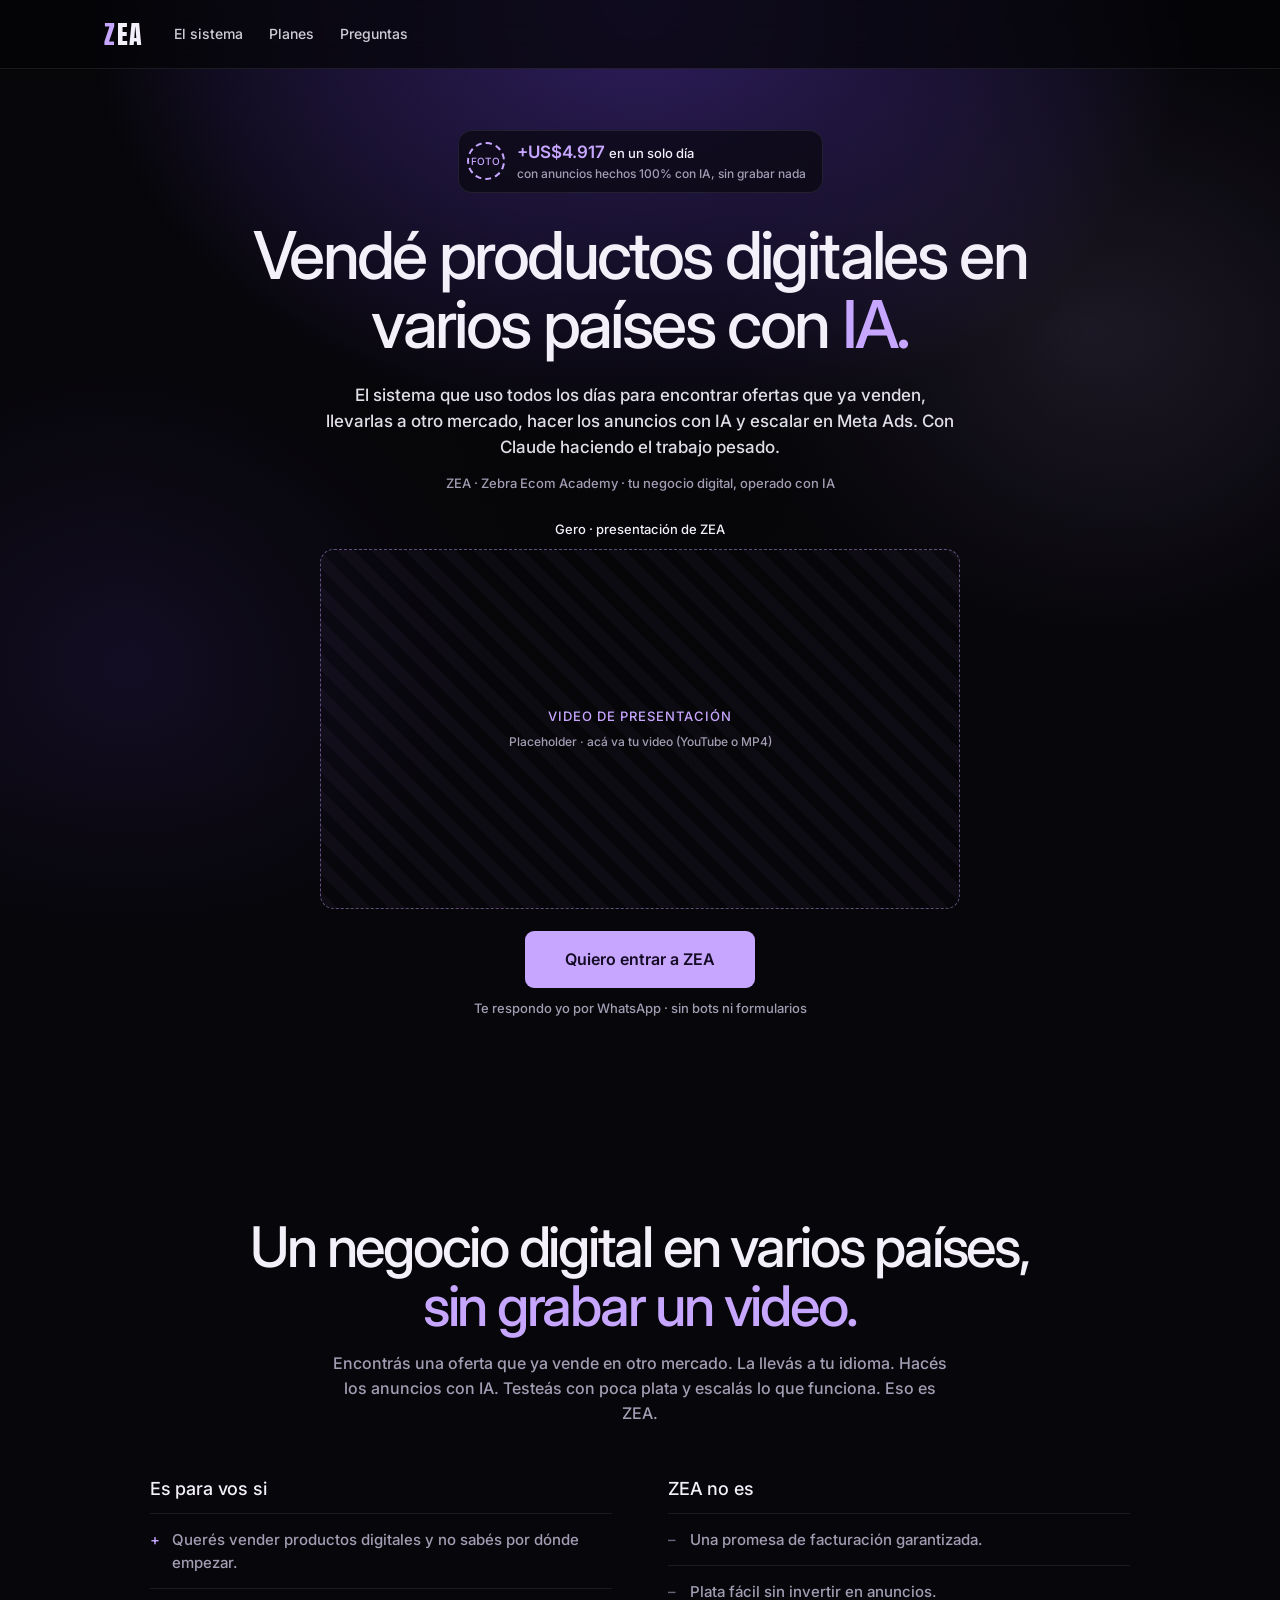
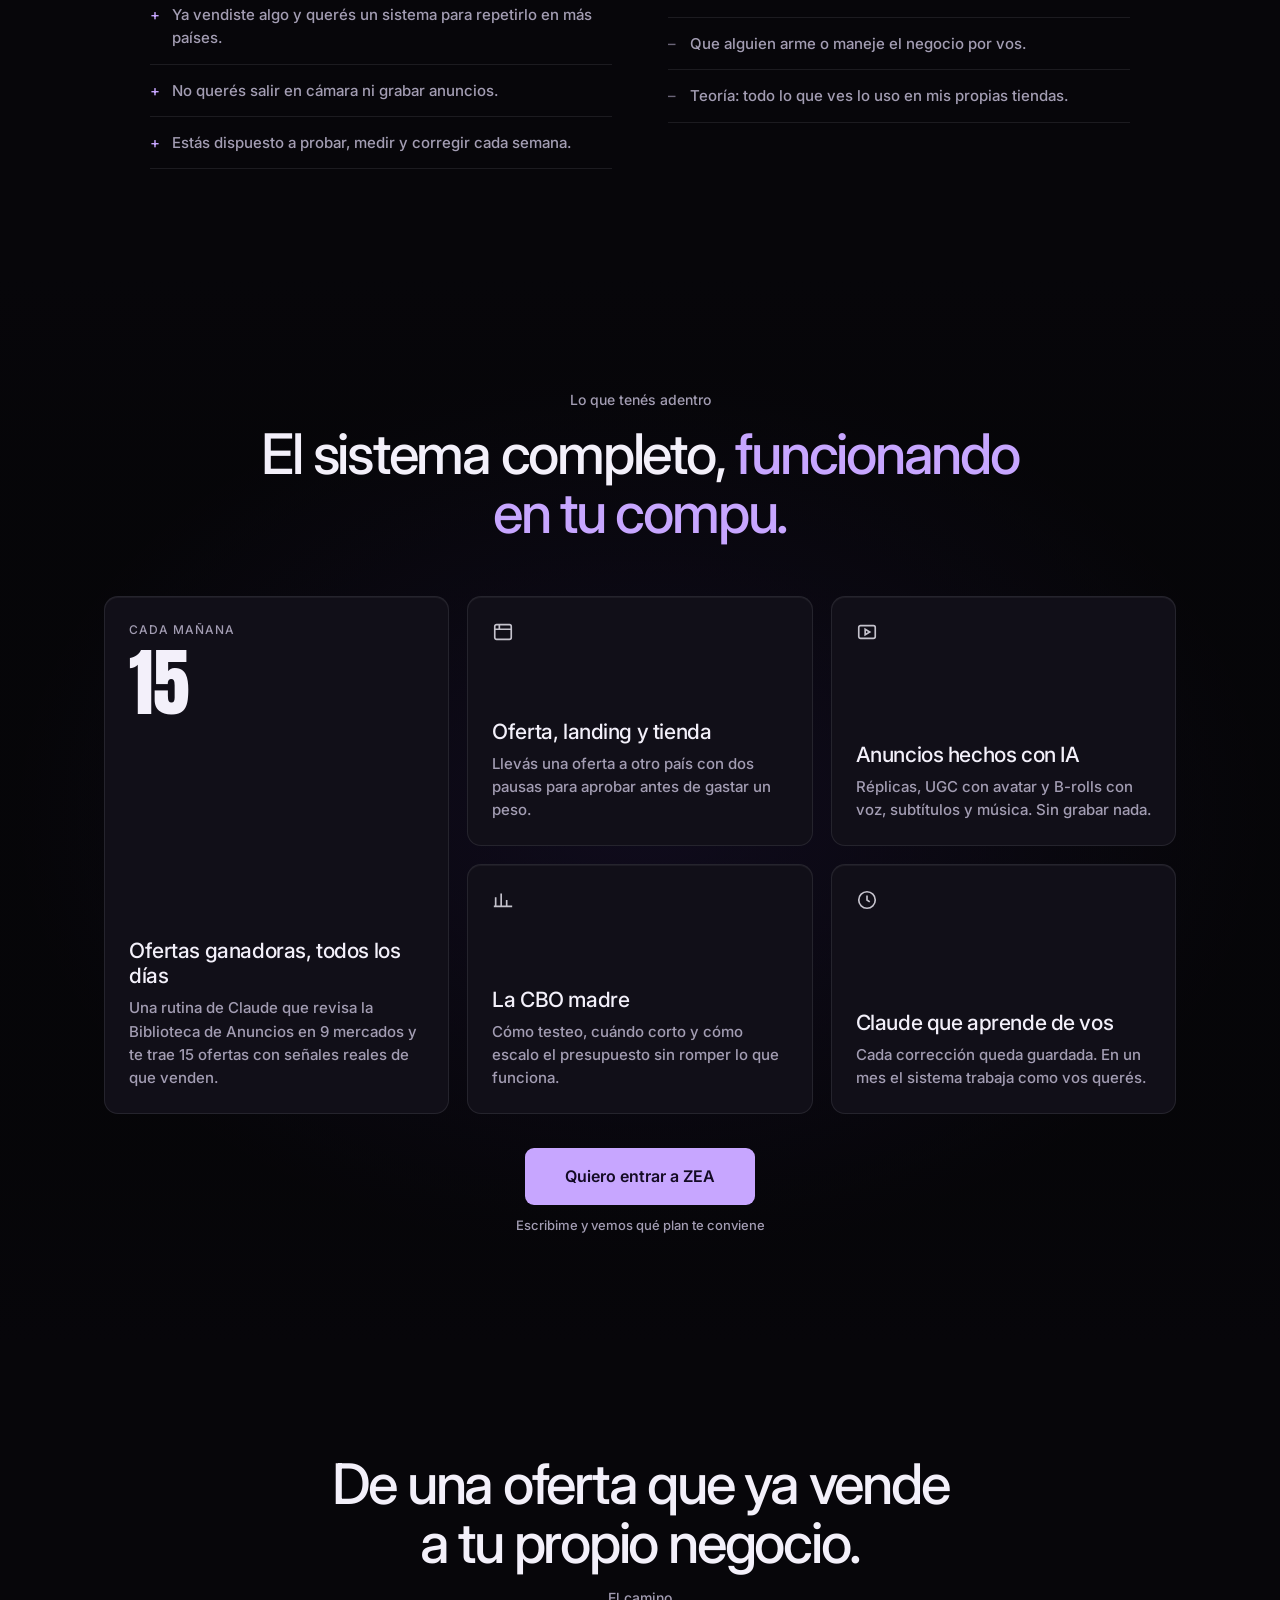
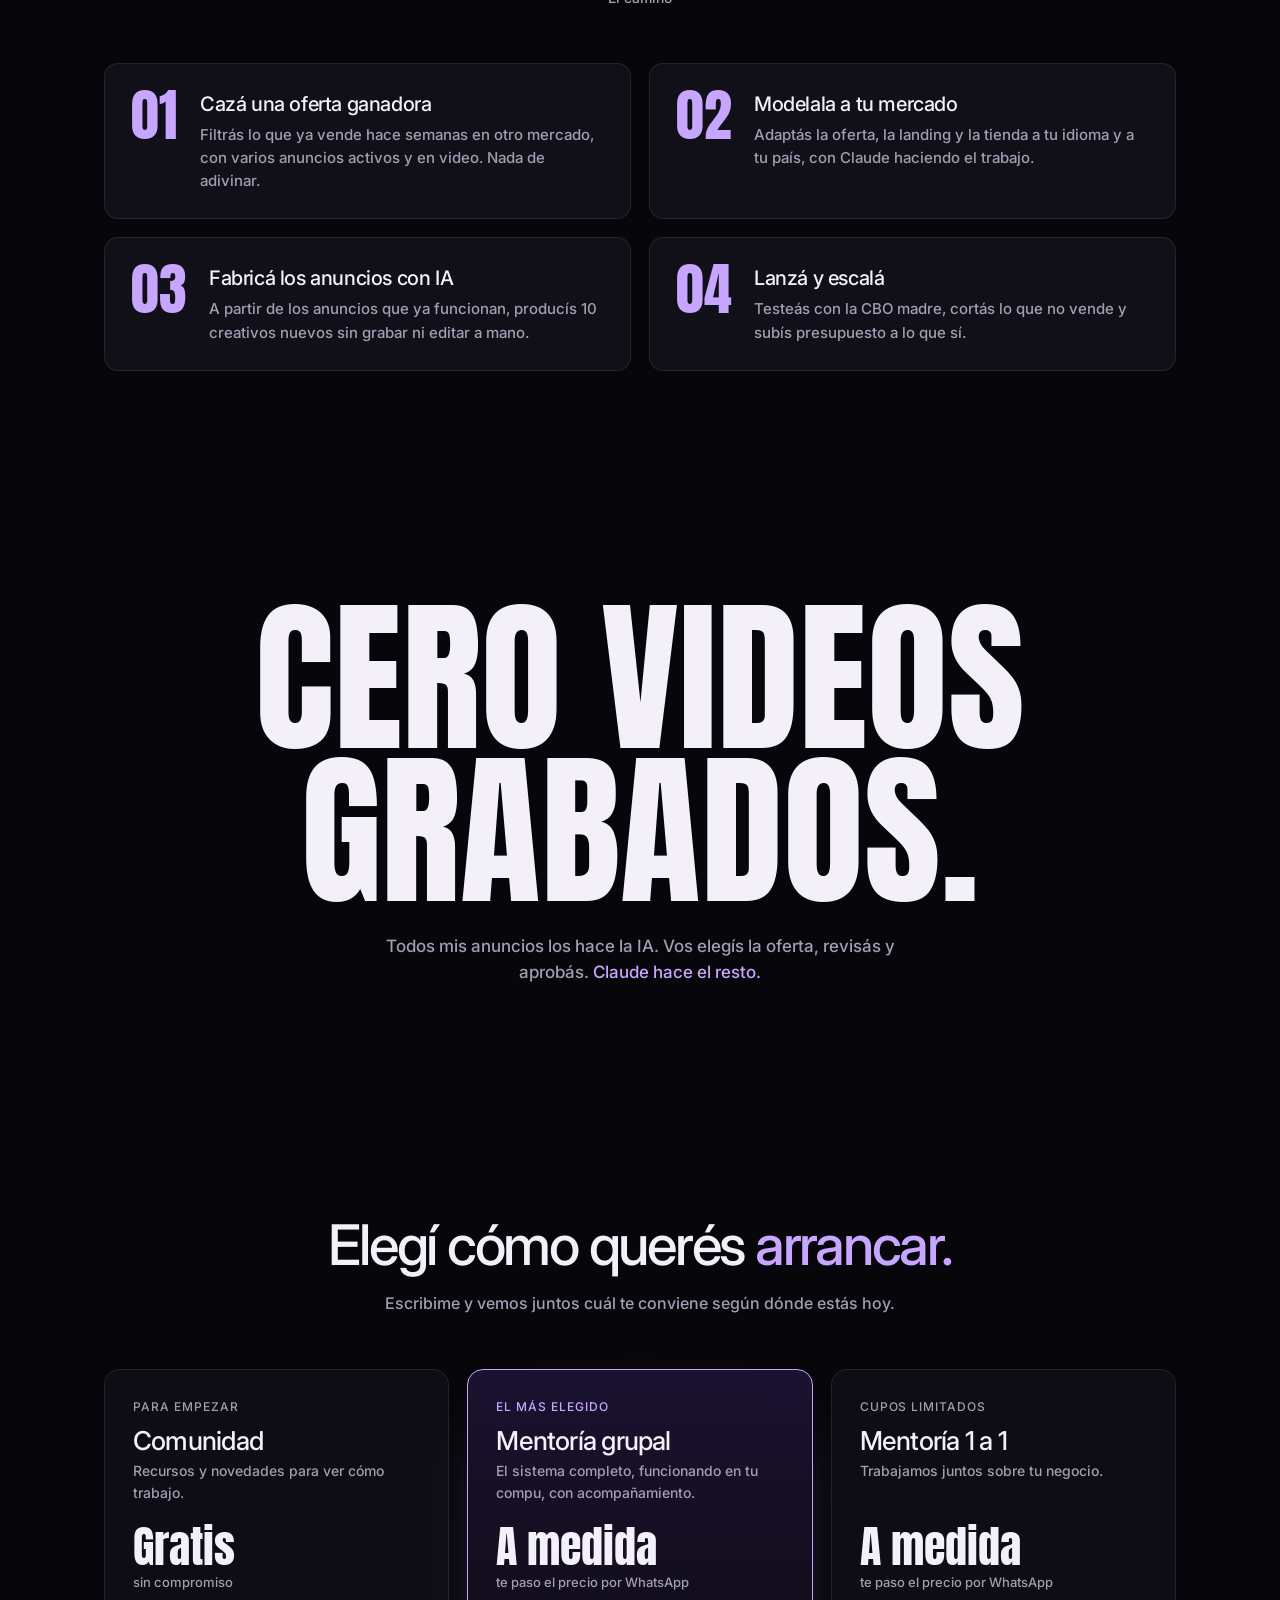
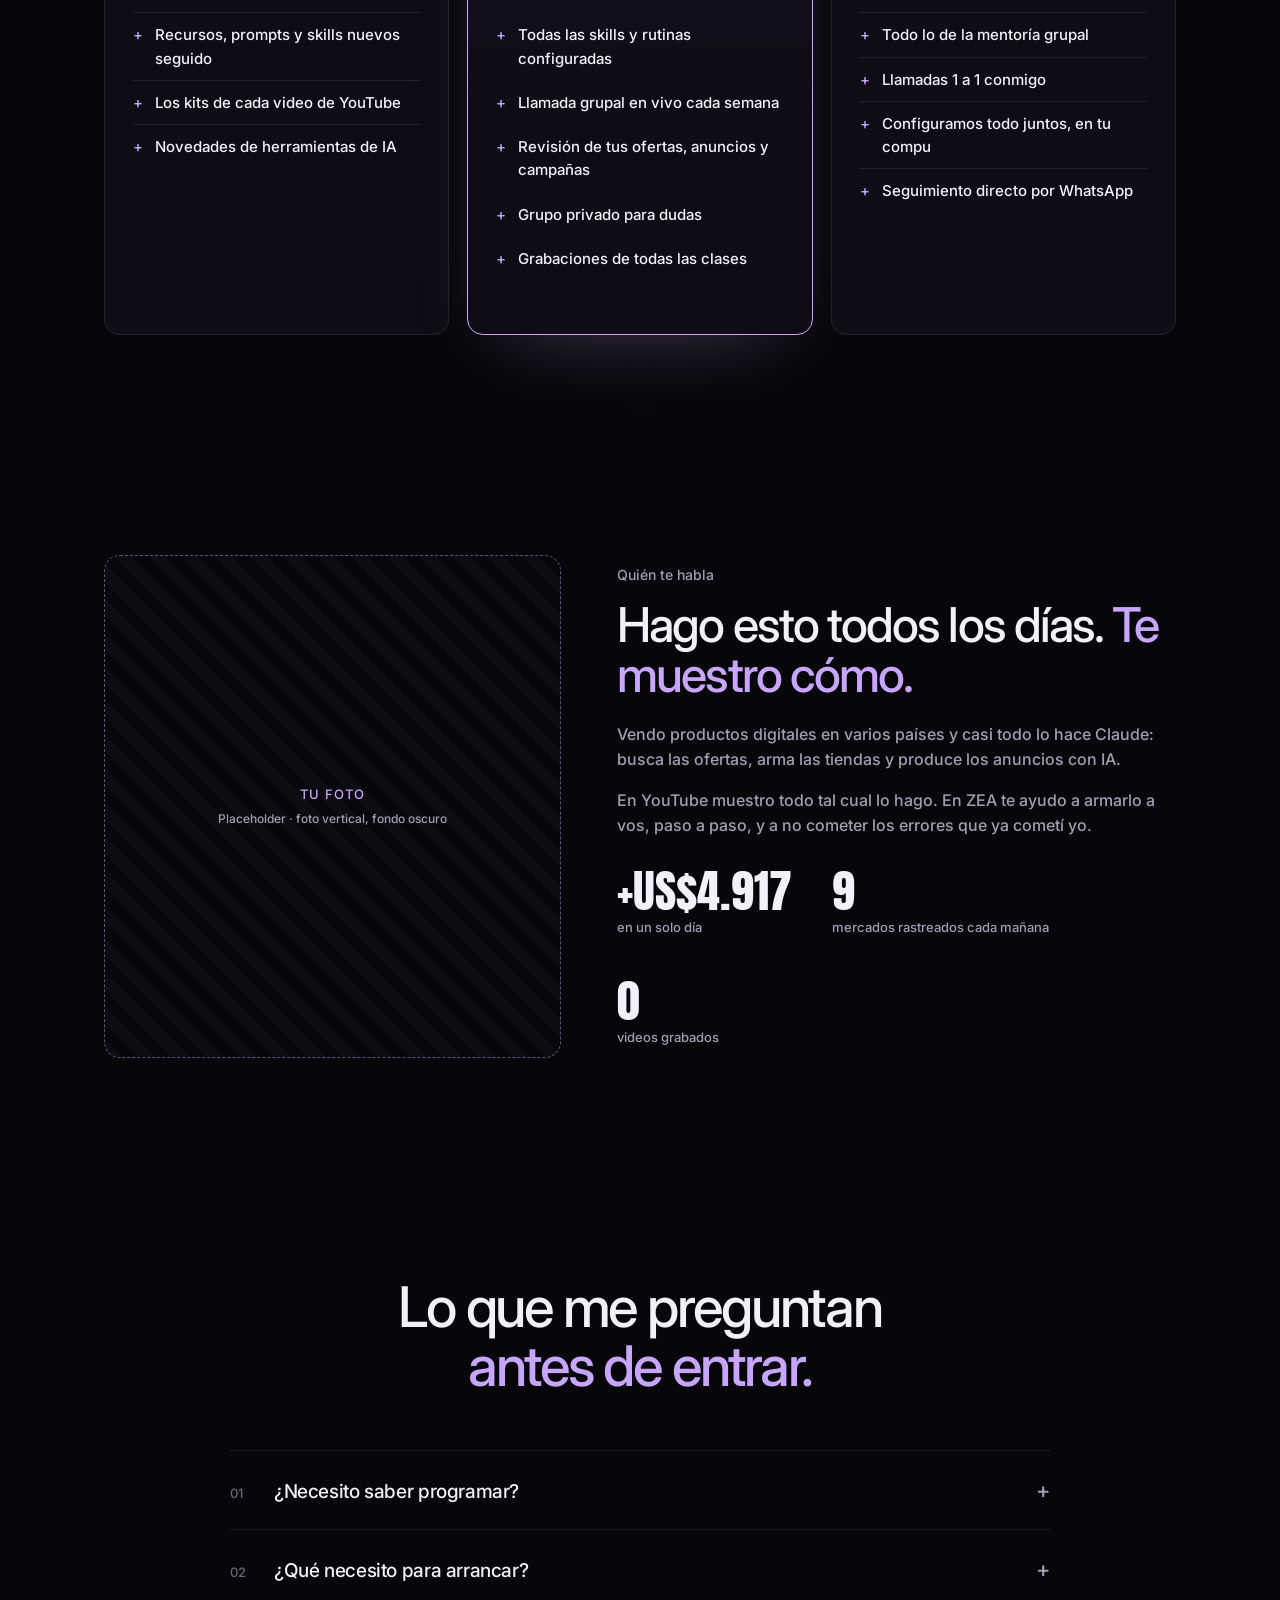
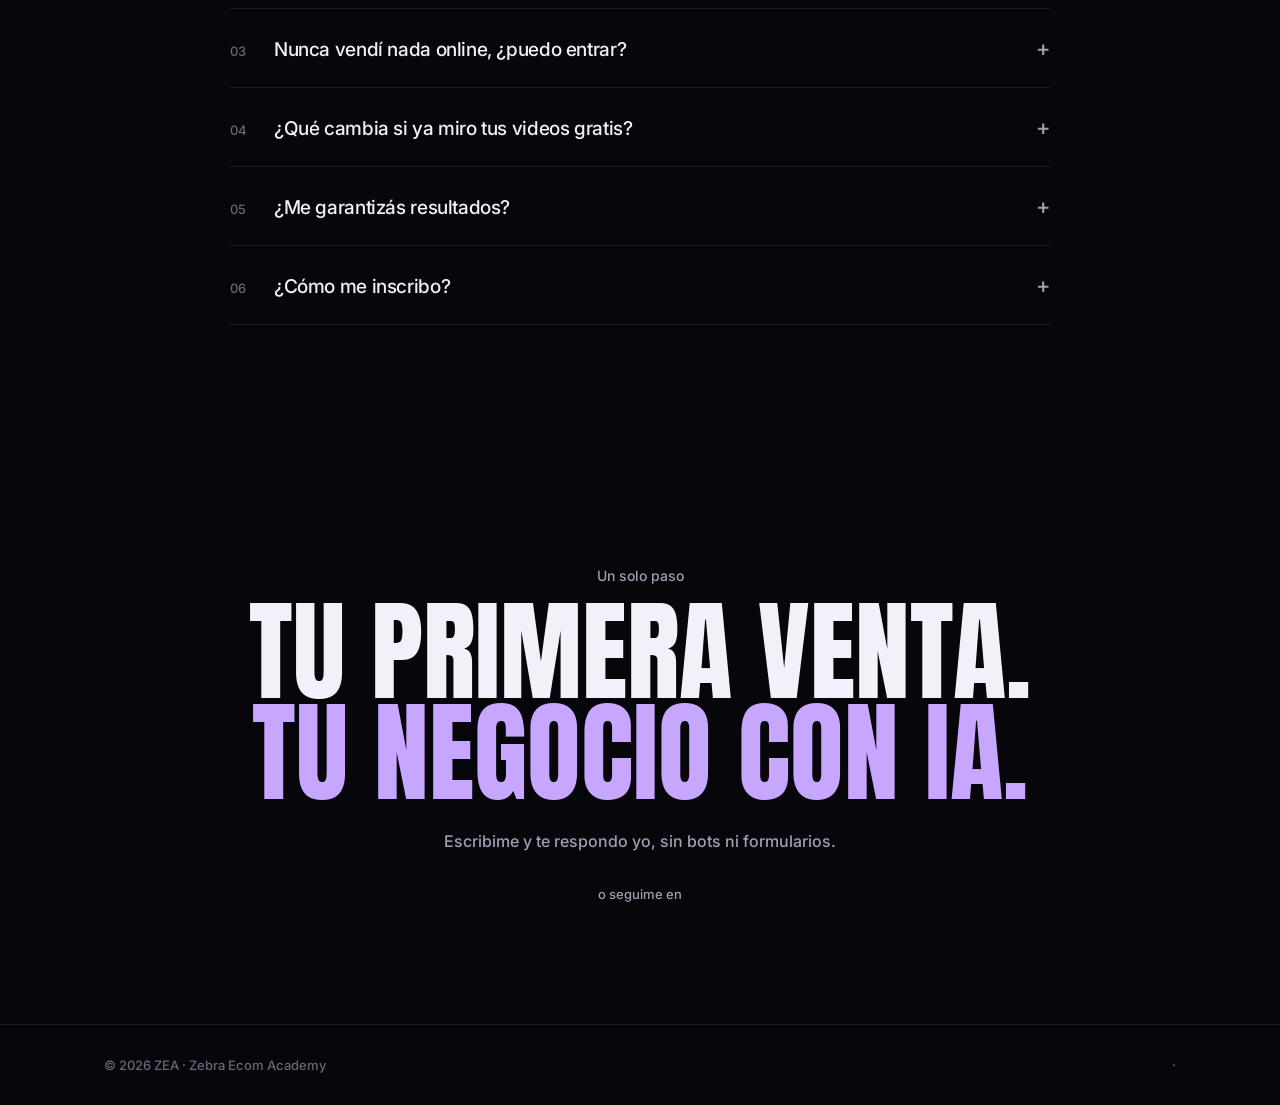
==== commit 1102e537: "Vuelta al violeta, placeholders, sin sección de kits Co-Authored-By: Claude Opus 5.5 <noreply@anthro" ====
--- a/index.html
+++ b/index.html
@@ -8,8 +8,7 @@
 <meta name="description" content="Aprendé a vender productos digitales en varios países con Claude: encontrar ofertas que ya venden, armar la tienda, hacer los anuncios con IA y escalar en Meta Ads.">
 <meta property="og:title" content="ZEA · Zebra Ecom Academy">
 <meta property="og:description" content="Vendé productos digitales en varios países con IA.">
-<meta property="og:image" content="https://zea.lat/assets/hero-bg.jpg">
-<link rel="icon" href="data:image/svg+xml,%3Csvg xmlns='http://www.w3.org/2000/svg' viewBox='0 0 32 32'%3E%3Crect width='32' height='32' rx='7' fill='%23050507'/%3E%3Ctext x='16' y='24' font-family='Impact,Arial Black' font-size='21' fill='%23f2c14e' text-anchor='middle'%3EZ%3C/text%3E%3C/svg%3E">
+<link rel="icon" href="data:image/svg+xml,%3Csvg xmlns='http://www.w3.org/2000/svg' viewBox='0 0 32 32'%3E%3Crect width='32' height='32' rx='7' fill='%2307060a'/%3E%3Ctext x='16' y='24' font-family='Impact,Arial Black' font-size='21' fill='%23c7a6ff' text-anchor='middle'%3EZ%3C/text%3E%3C/svg%3E">
 <link rel="preconnect" href="https://fonts.googleapis.com"><link rel="preconnect" href="https://fonts.gstatic.com" crossorigin>
 <link href="https://fonts.googleapis.com/css2?family=Anton&family=Inter:wght@400;500;600&display=swap" rel="stylesheet">
 <link rel="stylesheet" href="assets/style.css">
@@ -22,7 +21,6 @@
     <div class="links">
       <a href="#sistema">El sistema</a>
       <a href="#planes">Planes</a>
-      <a href="#kits">Kits gratis</a>
       <a href="#preguntas">Preguntas</a>
     </div>
   </div>
@@ -33,14 +31,14 @@
   <div class="hero-bg"></div>
   <div class="wrap">
     <div class="proof">
-      <img src="assets/gero.png" alt="">
+      <div class="av">FOTO</div>
       <div><b>+US$4.917</b> <span>en un solo día</span><small>con anuncios hechos 100% con IA, sin grabar nada</small></div>
     </div>
     <h1>Vendé productos digitales en varios países con <span class="hand">IA.</span></h1>
     <p class="lead">El sistema que uso todos los días para encontrar ofertas que ya venden, llevarlas a otro mercado, hacer los anuncios con IA y escalar en Meta Ads. Con Claude haciendo el trabajo pesado.</p>
     <p class="tagline">ZEA · Zebra Ecom Academy · tu negocio digital, operado con IA</p>
-    <div class="who">Gero · el último video del canal + su kit gratis</div>
-    <a class="vsl" href="kit-anuncios-ia/"><img src="assets/video-2.jpg" alt=""><span class="play">Ver el último video</span></a>
+    <div class="who">Gero · presentación de ZEA</div>
+    <div class="vsl ph"><div>Video de presentación<small>Placeholder · acá va tu video (YouTube o MP4)</small></div></div>
     <div class="cta">
       <a class="btn btn-p btn-lg" href="#planes">Quiero entrar a ZEA</a>
       <div class="micro">Te respondo yo por WhatsApp · sin bots ni formularios</div>
@@ -184,7 +182,7 @@
 </div></section>
 
 <section><div class="wrap about">
-  <figure class="about-img" style="margin:0"><img src="assets/gero.png" alt="Gero" loading="lazy"><figcaption>Gero · fundador de ZEA</figcaption></figure>
+  <div class="about-img ph"><div>Tu foto<small>Placeholder · foto vertical, fondo oscuro</small></div></div>
   <div>
     <div class="eyebrow">Quién te habla</div>
     <h2>Hago esto todos los días. <span class="hand">Te muestro cómo.</span></h2>
@@ -198,17 +196,6 @@
   </div>
 </div></section>
 
-<section id="kits" style="padding-top:40px"><div class="wrap">
-  <div class="sec-t">
-    <div class="eyebrow">Gratis</div>
-    <h2>Los kits de <span class="hand">cada video.</span></h2>
-    <p>Las skills, los prompts y el paso a paso de lo que muestro en YouTube.</p>
-  </div>
-  <div class="kits">
-    <a class="kitc" href="kit-anuncios-ia/"><img src="assets/video-2.jpg" alt="" loading="lazy"><div><div class="d">Kit gratis</div><h3>La fábrica de anuncios con IA</h3></div></a>
-    <a class="kitc" href="kit-ofertas-ganadoras/"><img src="assets/video-1.jpg" alt="" loading="lazy"><div><div class="d">Kit gratis</div><h3>Encontrar, modelar y lanzar ofertas ganadoras</h3></div></a>
-  </div>
-</div></section>
 
 <section id="preguntas"><div class="wrap">
   <div class="sec-t"><h2>Lo que me preguntan<br><span class="hand">antes de entrar.</span></h2></div>
@@ -232,7 +219,7 @@
 
 <footer><div class="wrap">
   <span>© <span id="y"></span> ZEA · Zebra Ecom Academy</span>
-  <span><a href="#kits">Kits gratis</a> · <a data-yt href="#">YouTube</a> · <a data-ig href="#">Instagram</a></span>
+  <span><a data-yt href="#">YouTube</a> · <a data-ig href="#">Instagram</a></span>
 </div></footer>
 
 <a class="wa" data-wa href="#" aria-label="WhatsApp"><svg viewBox="0 0 24 24" fill="#fff"><path d="M12 2a10 10 0 0 0-8.6 15.1L2 22l5-1.3A10 10 0 1 0 12 2zm5.6 14.2c-.2.7-1.4 1.3-2 1.4-.5.1-1.2.1-1.9-.1-.4-.1-1-.3-1.7-.6-3-1.3-4.9-4.3-5.1-4.5-.1-.2-1.2-1.6-1.2-3.1s.8-2.2 1-2.5c.3-.3.6-.4.8-.4h.6c.2 0 .4 0 .6.5l.9 2.1c.1.2.1.3 0 .5l-.3.5-.4.5c-.1.1-.3.3-.1.6.2.3.8 1.3 1.7 2.1 1.2 1 2.1 1.3 2.4 1.5.3.1.5.1.6-.1l.9-1.1c.2-.3.4-.2.6-.1l2 1c.3.1.5.2.5.3.1.1.1.7-.1 1.3z"/></svg></a>
--- a/assets/style.css
+++ b/assets/style.css
@@ -1,8 +1,9 @@
 :root{
-  --bg:#050507;--bg2:#0c0d10;--ink:#ecebe7;--mute:#9a9ca3;--dim:#62646b;--line:rgba(236,235,231,.09);
-  --acc:#f2c14e;        /* acento: amarillo baticeñal */
-  --acc-ink:#0a0a0c;
-  --cream:#121318;--cream-ink:#ecebe7;--cream-mute:#9a9ca3;   /* tarjetas: grafito */
+  --bg:#07060a;--bg2:#0e0c14;--ink:#f3f0fa;--mute:#a39db3;--dim:#6b6579;--line:rgba(243,240,250,.09);
+  --acc:#c7a6ff;        /* violeta de marca */
+  --acc2:#7b4dff;
+  --acc-ink:#140b24;
+  --cream:#110f18;--cream-ink:#f3f0fa;--cream-mute:#a39db3;   /* tarjetas */
 }
 *{box-sizing:border-box}
 html{background:var(--bg);scroll-behavior:smooth}
@@ -40,11 +41,11 @@
 
 /* hero */
 .hero{position:relative;padding:130px 0 90px;text-align:center;overflow:hidden;background:var(--bg)}
-.hero-bg{position:absolute;inset:0;background:url(hero-bg.jpg) center/cover no-repeat;opacity:.9}
+.hero-bg{position:absolute;inset:0;background:radial-gradient(ellipse 60% 55% at 50% 0%,rgba(123,77,255,.7),transparent 72%),radial-gradient(ellipse 40% 40% at 85% 30%,rgba(199,166,255,.14),transparent 70%),radial-gradient(ellipse 40% 40% at 10% 60%,rgba(123,77,255,.12),transparent 70%)}
 .hero-bg:after{content:"";position:absolute;inset:0;background:radial-gradient(ellipse at 50% 35%,rgba(5,5,7,.55),rgba(5,5,7,.15) 60%),linear-gradient(to bottom,rgba(5,5,7,.3),transparent 30%,transparent 70%,var(--bg))}
 .hero .wrap{position:relative}
 .proof{display:inline-flex;align-items:center;gap:12px;padding:8px 16px 8px 8px;border-radius:14px;background:rgba(5,5,7,.6);border:1px solid var(--line);backdrop-filter:blur(8px);text-align:left}
-.proof img{width:38px;height:38px;border-radius:50%;object-fit:cover;object-position:50% 20%;border:2px solid var(--acc)}
+.proof .av{width:38px;height:38px;border-radius:50%;border:2px dashed var(--acc);display:grid;place-items:center;font-size:10px;color:var(--acc)}
 .proof b{color:var(--acc);font-size:17px;font-weight:600}
 .proof span{font-size:13px;color:var(--ink)}
 .proof small{display:block;font-size:12px;color:var(--mute)}
@@ -72,7 +73,7 @@
 .two .no li:before{content:"–";color:var(--dim)}
 
 /* cinematic band with cream cards */
-.band{background:url(hero-bg.jpg) center/cover fixed;position:relative}
+.band{background:radial-gradient(ellipse 70% 60% at 50% 50%,rgba(123,77,255,.18),transparent 70%);position:relative}
 .band:before{content:"";position:absolute;inset:0;background:linear-gradient(var(--bg),rgba(5,5,7,.55) 18%,rgba(5,5,7,.55) 82%,var(--bg))}
 .band .wrap{position:relative}
 .cards{display:grid;grid-template-columns:repeat(3,1fr);gap:18px}
@@ -107,7 +108,7 @@
 /* planes */
 .plans{display:grid;grid-template-columns:repeat(3,1fr);gap:18px;align-items:stretch}
 .plan{display:flex;flex-direction:column;border:1px solid var(--line);background:var(--bg2);border-radius:16px;padding:28px}
-.plan.hot{background:linear-gradient(180deg,#17150d,var(--bg2) 60%);border-color:var(--acc);box-shadow:0 30px 80px -40px rgba(242,193,78,.45)}
+.plan.hot{background:linear-gradient(180deg,#1a1230,var(--bg2) 60%);border-color:var(--acc);box-shadow:0 30px 80px -40px rgba(199,166,255,.35)}
 .plan .kk{font-size:12px;letter-spacing:.08em;text-transform:uppercase;color:var(--mute)}
 .plan.hot .kk{color:var(--acc)}
 .plan h3{font-size:26px;letter-spacing:-.03em;margin:10px 0 6px}
@@ -126,7 +127,7 @@
 
 /* quien */
 .about{display:grid;grid-template-columns:.9fr 1.1fr;gap:56px;align-items:center}
-.about-img{border-radius:16px;overflow:hidden;background:url(hero-bg.jpg) center/cover;border:1px solid var(--line);aspect-ratio:4/4.4;position:relative}
+.about-img{border-radius:16px;overflow:hidden;background:var(--bg2);border:1px solid var(--line);aspect-ratio:4/4.4;position:relative}
 .about-img img{position:absolute;bottom:0;left:50%;transform:translateX(-50%);width:108%;max-width:none}
 .about-img figcaption{position:absolute;left:14px;bottom:12px;font-size:12px;color:var(--ink);background:rgba(5,5,7,.6);padding:5px 10px;border-radius:7px}
 .about h2{font-size:clamp(32px,4.4vw,48px);margin-bottom:22px}
@@ -230,3 +231,9 @@
 .kitc .d{font-size:12px;color:var(--acc)}
 .kitc h3{font-size:19px;letter-spacing:-.02em;margin:6px 0 0}
 @media(max-width:900px){.kits{grid-template-columns:1fr}}
+
+.ph{display:grid;place-items:center;text-align:center;border:1.5px dashed rgba(199,166,255,.45);background:repeating-linear-gradient(45deg,rgba(199,166,255,.04) 0 12px,transparent 12px 24px);color:var(--acc);font-size:13px;letter-spacing:.08em;text-transform:uppercase;padding:16px}
+.ph small{display:block;color:var(--mute);text-transform:none;letter-spacing:0;margin-top:6px;font-size:12px}
+.vsl.ph{box-shadow:none}
+.about-img.ph{aspect-ratio:4/4.4}
+.logo{color:var(--ink)}
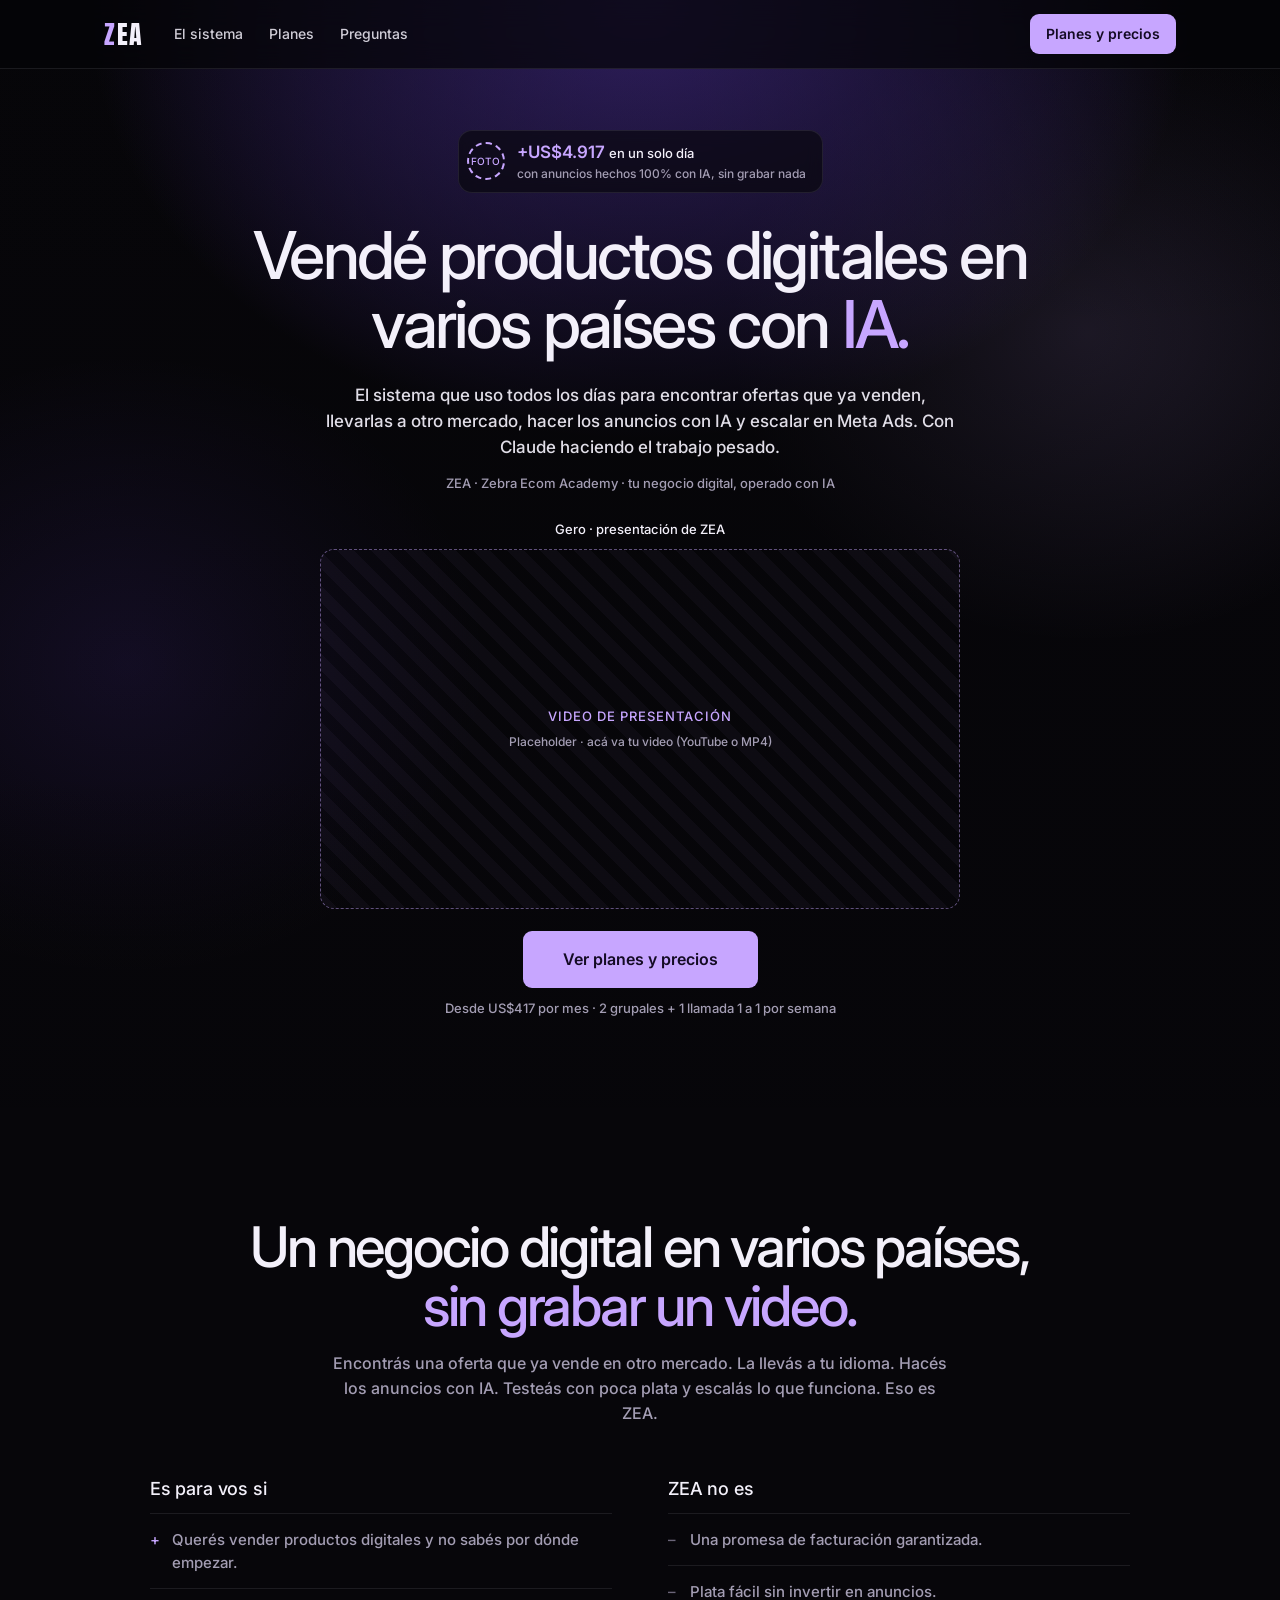
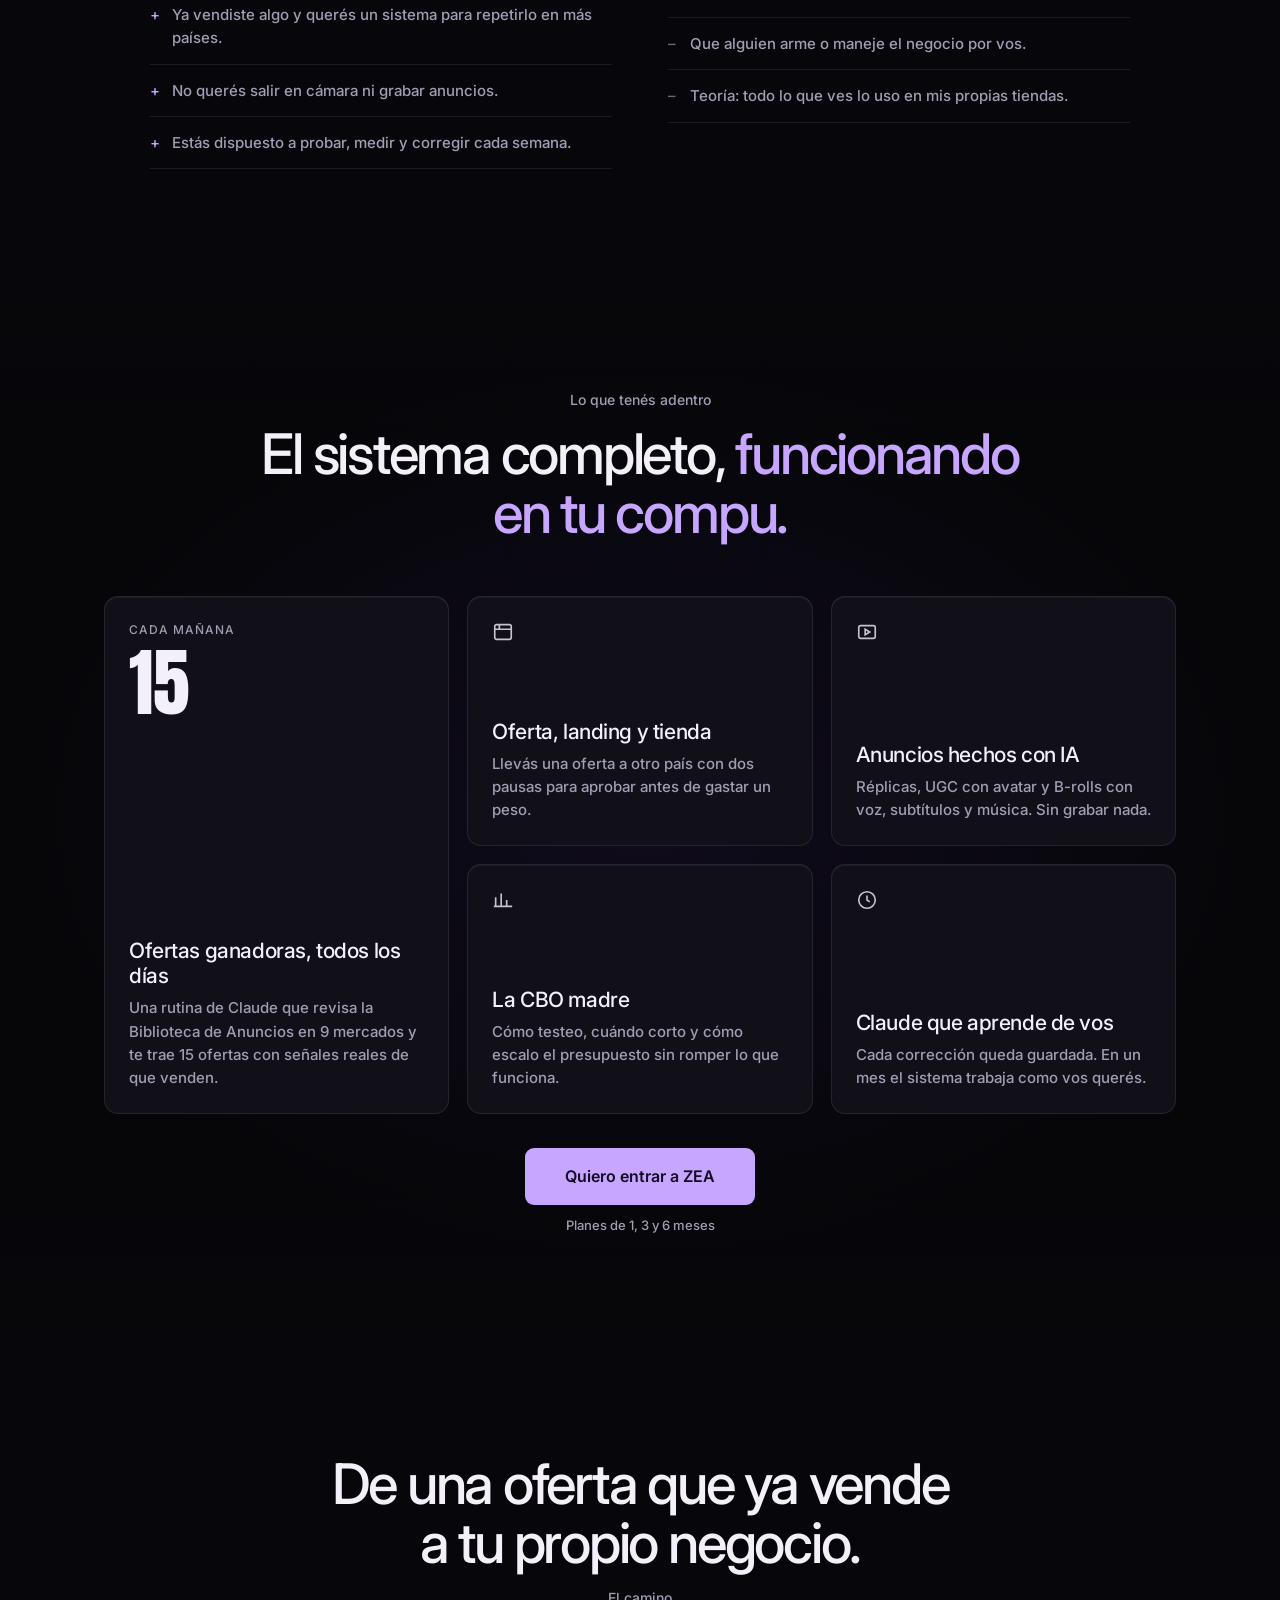
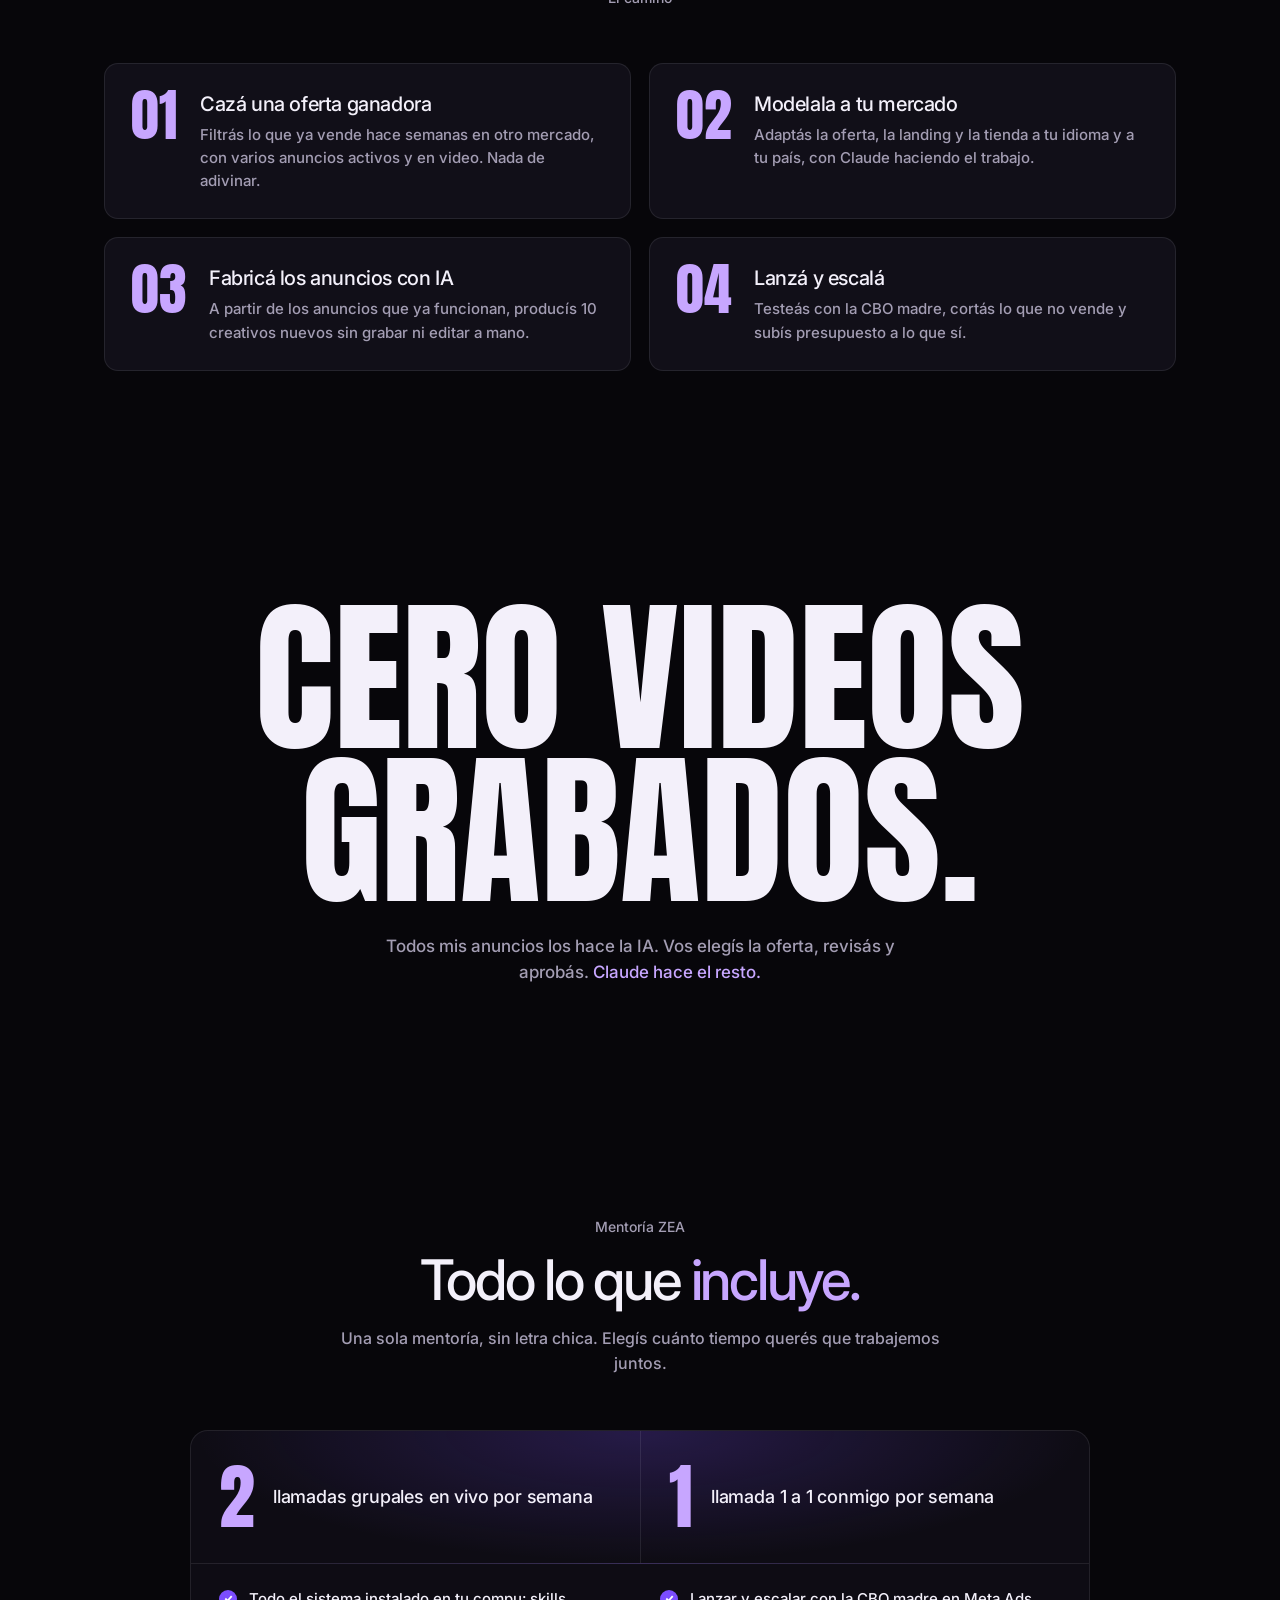
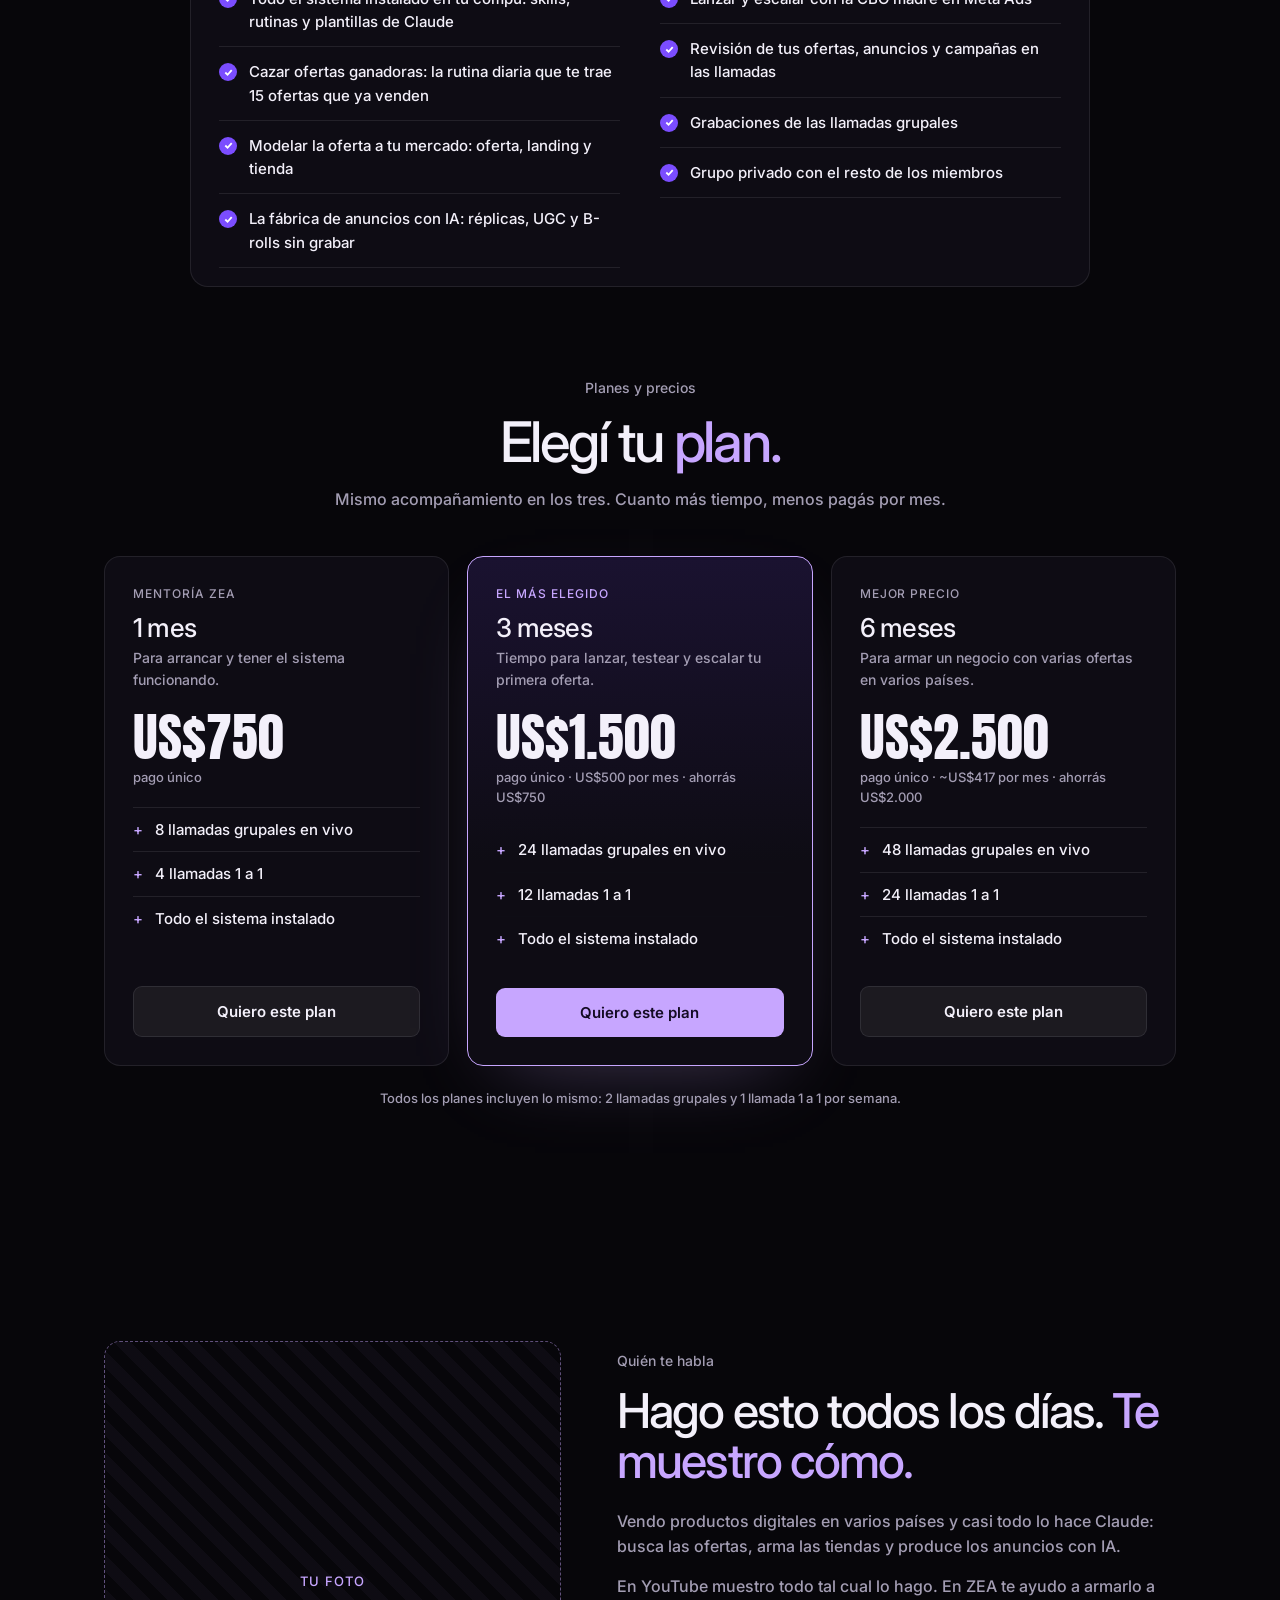
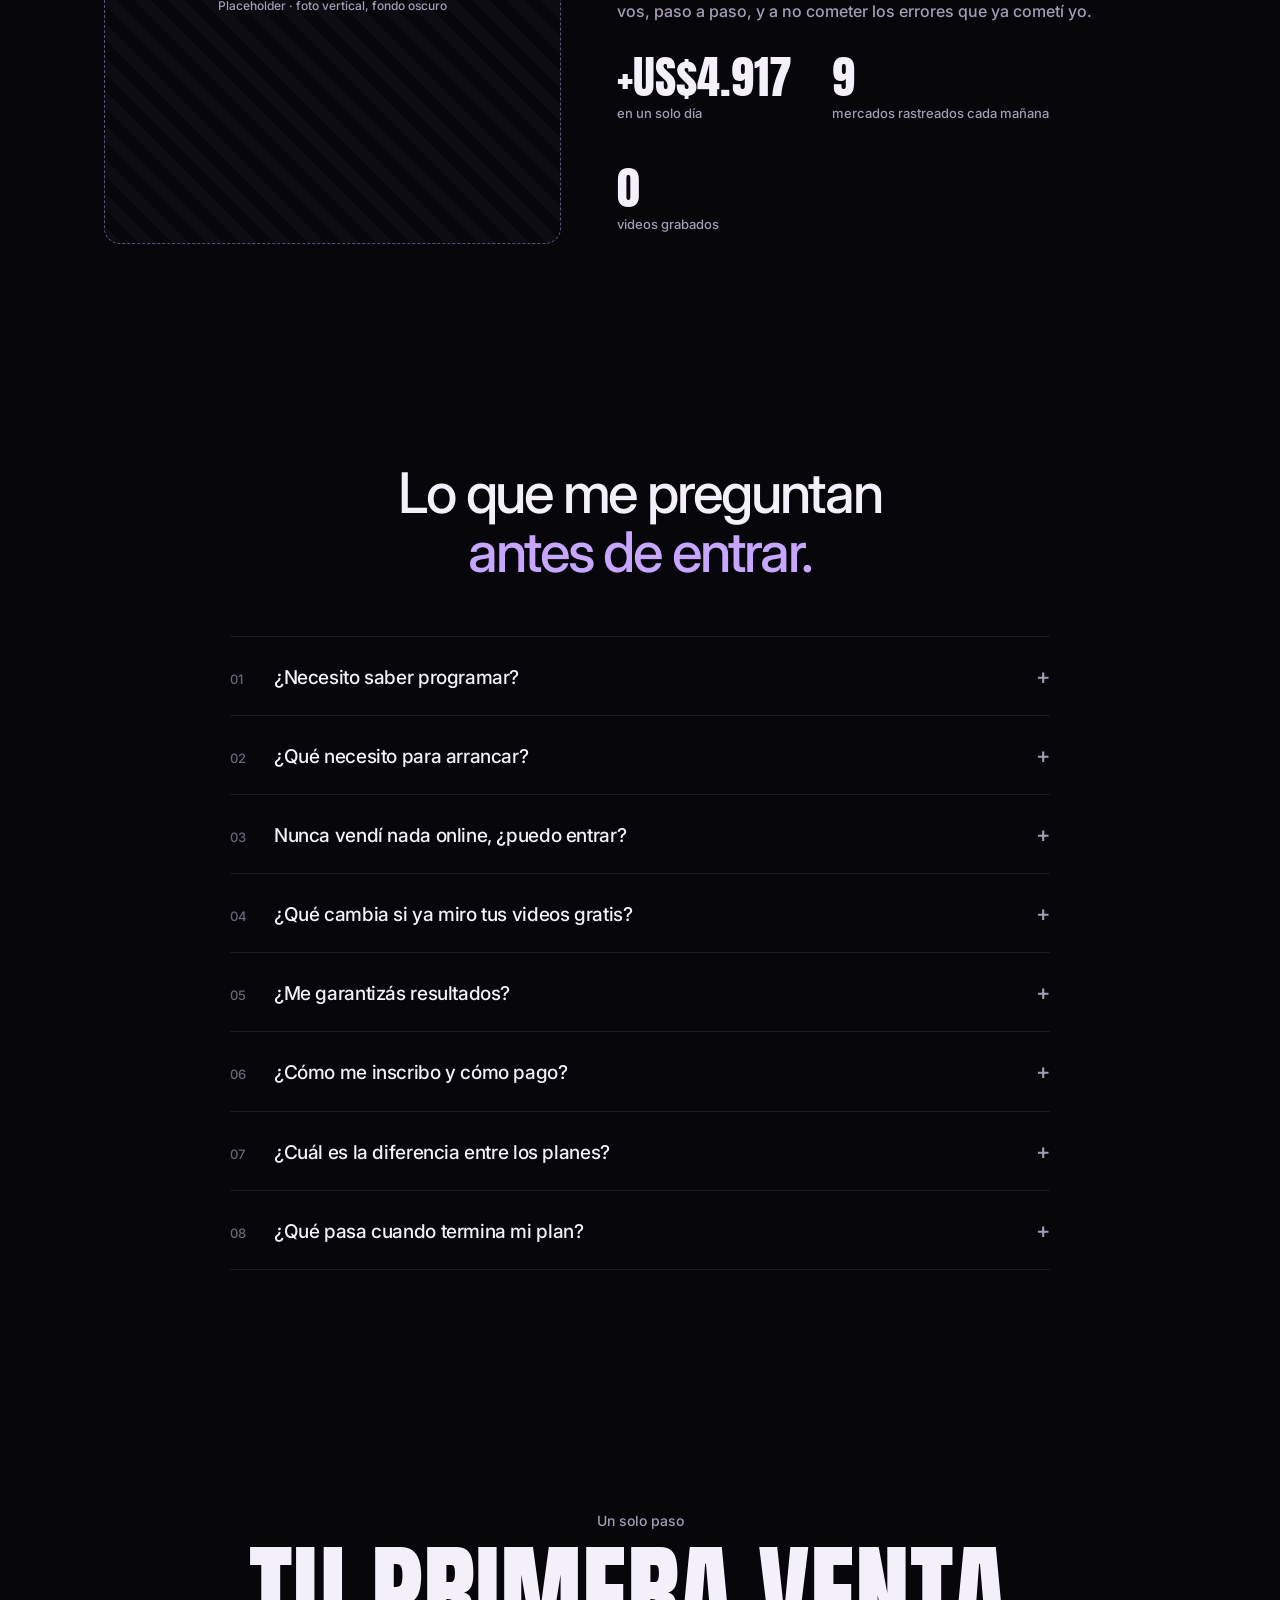
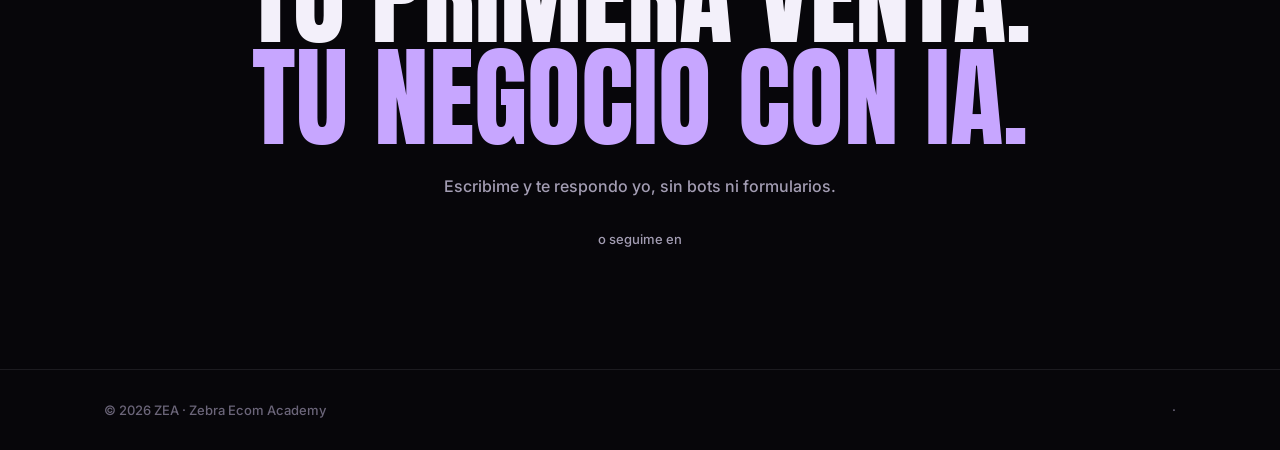
==== commit 663887fe: "Mentoría única: qué incluye + planes 1/3/6 meses Co-Authored-By: Claude Opus 5.5 <noreply@anthropic." ====
--- a/index.html
+++ b/index.html
@@ -24,7 +24,7 @@
       <a href="#preguntas">Preguntas</a>
     </div>
   </div>
-  <a class="btn btn-p btn-s" data-wa href="#">Hablemos por WhatsApp</a>
+  <a class="btn btn-p btn-s" href="#planes">Planes y precios</a>
 </div></nav>
 
 <header class="hero">
@@ -40,8 +40,8 @@
     <div class="who">Gero · presentación de ZEA</div>
     <div class="vsl ph"><div>Video de presentación<small>Placeholder · acá va tu video (YouTube o MP4)</small></div></div>
     <div class="cta">
-      <a class="btn btn-p btn-lg" href="#planes">Quiero entrar a ZEA</a>
-      <div class="micro">Te respondo yo por WhatsApp · sin bots ni formularios</div>
+      <a class="btn btn-p btn-lg" href="#planes">Ver planes y precios</a>
+      <div class="micro">Desde US$417 por mes · 2 grupales + 1 llamada 1 a 1 por semana</div>
     </div>
   </div>
 </header>
@@ -108,7 +108,7 @@
   </div>
   <div class="after">
     <a class="btn btn-p btn-lg" href="#planes">Quiero entrar a ZEA</a>
-    <div class="micro">Escribime y vemos qué plan te conviene</div>
+    <div class="micro">Planes de 1, 3 y 6 meses</div>
   </div>
 </div></section>
 
@@ -132,53 +132,74 @@
 
 <section id="planes"><div class="wrap">
   <div class="sec-t">
-    <h2>Elegí cómo querés <span class="hand">arrancar.</span></h2>
-    <p>Escribime y vemos juntos cuál te conviene según dónde estás hoy.</p>
+    <div class="eyebrow">Mentoría ZEA</div>
+    <h2>Todo lo que <span class="hand">incluye.</span></h2>
+    <p>Una sola mentoría, sin letra chica. Elegís cuánto tiempo querés que trabajemos juntos.</p>
+  </div>
+  <div class="incl">
+    <div class="incl-hi">
+      <div><b>2</b><span>llamadas grupales en vivo por semana</span></div>
+      <div><b>1</b><span>llamada 1 a 1 conmigo por semana</span></div>
+    </div>
+    <ul class="incl-list">
+      <li>Todo el sistema instalado en tu compu: skills, rutinas y plantillas de Claude</li>
+      <li>Cazar ofertas ganadoras: la rutina diaria que te trae 15 ofertas que ya venden</li>
+      <li>Modelar la oferta a tu mercado: oferta, landing y tienda</li>
+      <li>La fábrica de anuncios con IA: réplicas, UGC y B-rolls sin grabar</li>
+      <li>Lanzar y escalar con la CBO madre en Meta Ads</li>
+      <li>Revisión de tus ofertas, anuncios y campañas en las llamadas</li>
+      <li>Grabaciones de las llamadas grupales</li>
+      <li>Grupo privado con el resto de los miembros</li>
+    </ul>
+  </div>
+
+  <div class="sec-t" style="margin:90px auto 44px">
+    <div class="eyebrow">Planes y precios</div>
+    <h2>Elegí tu <span class="hand">plan.</span></h2>
+    <p>Mismo acompañamiento en los tres. Cuanto más tiempo, menos pagás por mes.</p>
   </div>
   <div class="plans">
     <div class="plan">
-      <div class="kk">Para empezar</div>
-      <h3>Comunidad</h3>
-      <div class="sub">Recursos y novedades para ver cómo trabajo.</div>
-      <div class="price">Gratis</div>
-      <div class="per">sin compromiso</div>
-      <ul>
-        <li>Recursos, prompts y skills nuevos seguido</li>
-        <li>Los kits de cada video de YouTube</li>
-        <li>Novedades de herramientas de IA</li>
-      </ul>
-      <a class="btn btn-g" data-wa="Hola Gero! Quiero entrar a la comunidad de ZEA" href="#">Quiero entrar</a>
+      <div class="kk">Mentoría ZEA</div>
+      <h3>1 mes</h3>
+      <div class="sub">Para arrancar y tener el sistema funcionando.</div>
+      <div class="price">US$750</div>
+      <div class="per">pago único</div>
+      <ul>
+        <li>8 llamadas grupales en vivo</li>
+        <li>4 llamadas 1 a 1</li>
+        <li>Todo el sistema instalado</li>
+      </ul>
+      <a class="btn btn-g" data-keep data-wa="Hola Gero! Quiero entrar a la mentoría de ZEA, plan de 1 mes (US$750)" href="#">Quiero este plan</a>
     </div>
     <div class="plan hot">
       <div class="kk">El más elegido</div>
-      <h3>Mentoría grupal</h3>
-      <div class="sub">El sistema completo, funcionando en tu compu, con acompañamiento.</div>
-      <div class="price">A medida</div>
-      <div class="per">te paso el precio por WhatsApp</div>
-      <ul>
-        <li>Todas las skills y rutinas configuradas</li>
-        <li>Llamada grupal en vivo cada semana</li>
-        <li>Revisión de tus ofertas, anuncios y campañas</li>
-        <li>Grupo privado para dudas</li>
-        <li>Grabaciones de todas las clases</li>
-      </ul>
-      <a class="btn btn-p" data-wa="Hola Gero! Quiero info de la mentoría grupal de ZEA" href="#">Quiero info</a>
+      <h3>3 meses</h3>
+      <div class="sub">Tiempo para lanzar, testear y escalar tu primera oferta.</div>
+      <div class="price">US$1.500</div>
+      <div class="per">pago único · US$500 por mes · ahorrás US$750</div>
+      <ul>
+        <li>24 llamadas grupales en vivo</li>
+        <li>12 llamadas 1 a 1</li>
+        <li>Todo el sistema instalado</li>
+      </ul>
+      <a class="btn btn-p" data-keep data-wa="Hola Gero! Quiero entrar a la mentoría de ZEA, plan de 3 meses (US$1.500)" href="#">Quiero este plan</a>
     </div>
     <div class="plan">
-      <div class="kk">Cupos limitados</div>
-      <h3>Mentoría 1 a 1</h3>
-      <div class="sub">Trabajamos juntos sobre tu negocio.</div>
-      <div class="price">A medida</div>
-      <div class="per">te paso el precio por WhatsApp</div>
-      <ul>
-        <li>Todo lo de la mentoría grupal</li>
-        <li>Llamadas 1 a 1 conmigo</li>
-        <li>Configuramos todo juntos, en tu compu</li>
-        <li>Seguimiento directo por WhatsApp</li>
-      </ul>
-      <a class="btn btn-g" data-wa="Hola Gero! Quiero info de la mentoría 1 a 1 de ZEA" href="#">Quiero info</a>
-    </div>
-  </div>
+      <div class="kk">Mejor precio</div>
+      <h3>6 meses</h3>
+      <div class="sub">Para armar un negocio con varias ofertas en varios países.</div>
+      <div class="price">US$2.500</div>
+      <div class="per">pago único · ~US$417 por mes · ahorrás US$2.000</div>
+      <ul>
+        <li>48 llamadas grupales en vivo</li>
+        <li>24 llamadas 1 a 1</li>
+        <li>Todo el sistema instalado</li>
+      </ul>
+      <a class="btn btn-g" data-keep data-wa="Hola Gero! Quiero entrar a la mentoría de ZEA, plan de 6 meses (US$2.500)" href="#">Quiero este plan</a>
+    </div>
+  </div>
+  <p class="micro" style="text-align:center;margin-top:22px">Todos los planes incluyen lo mismo: 2 llamadas grupales y 1 llamada 1 a 1 por semana.</p>
 </div></section>
 
 <section><div class="wrap about">
@@ -205,7 +226,9 @@
     <details><summary><span class="n">03</span>Nunca vendí nada online, ¿puedo entrar?</summary><p>Sí. El sistema arranca desde cero: encontrar qué vender, armar la tienda y lanzar. Contame dónde estás y te digo con qué empezar.</p></details>
     <details><summary><span class="n">04</span>¿Qué cambia si ya miro tus videos gratis?</summary><p>En los videos ves el sistema. En ZEA lo armamos en tu compu, revisamos tus ofertas y campañas, y tenés a quién preguntarle cuando te trabás.</p></details>
     <details><summary><span class="n">05</span>¿Me garantizás resultados?</summary><p>No. Nadie serio puede. Te doy el sistema que uso y te acompaño; los resultados dependen de que lo pongas en práctica y de tu inversión en anuncios.</p></details>
-    <details><summary><span class="n">06</span>¿Cómo me inscribo?</summary><p>Escribime por WhatsApp o por Instagram. Te respondo yo, vemos tu caso y te digo qué plan tiene sentido para vos.</p></details>
+    <details><summary><span class="n">06</span>¿Cómo me inscribo y cómo pago?</summary><p>Elegís tu plan, me escribís por WhatsApp y te paso el link de pago. Apenas se acredita, agendamos tu primera llamada 1 a 1.</p></details>
+    <details><summary><span class="n">07</span>¿Cuál es la diferencia entre los planes?</summary><p>Ninguna en lo que incluyen: en los tres tenés 2 llamadas grupales y 1 llamada 1 a 1 por semana. Cambia la duración y el precio por mes.</p></details>
+    <details><summary><span class="n">08</span>¿Qué pasa cuando termina mi plan?</summary><p>Podés renovar por otro período o seguir por tu cuenta con todo el sistema ya instalado en tu compu.</p></details>
   </div>
 </div></section>
 
--- a/assets/style.css
+++ b/assets/style.css
@@ -237,3 +237,20 @@
 .vsl.ph{box-shadow:none}
 .about-img.ph{aspect-ratio:4/4.4}
 .logo{color:var(--ink)}
+
+#k-player{aspect-ratio:auto;background:none;border:0;box-shadow:none;overflow:visible}
+#k-player img{position:static;width:100%;height:auto;object-fit:contain;transition:transform .2s}
+#k-player a:hover img{transform:translateY(-4px)}
+
+/* qué incluye */
+.incl{max-width:900px;margin:0 auto;border:1px solid var(--line);border-radius:18px;background:var(--bg2);overflow:hidden}
+.incl-hi{display:grid;grid-template-columns:1fr 1fr;border-bottom:1px solid var(--line);background:radial-gradient(ellipse at 50% 0%,rgba(123,77,255,.22),transparent 70%)}
+.incl-hi div{padding:30px 28px;display:flex;align-items:center;gap:18px}
+.incl-hi div+div{border-left:1px solid var(--line)}
+.incl-hi b{font-family:Anton,Impact,sans-serif;font-size:72px;line-height:1;color:var(--acc);font-weight:400}
+.incl-hi span{font-size:18px;letter-spacing:-.01em;line-height:1.3}
+.incl-list{list-style:none;margin:0;padding:10px 28px 18px;columns:2;column-gap:40px}
+.incl-list li{break-inside:avoid;padding:13px 0 13px 30px;border-bottom:1px solid var(--line);position:relative;font-size:15px}
+.incl-list li:before{content:"";position:absolute;left:0;top:16px;width:18px;height:18px;border-radius:50%;background:var(--acc2) url("data:image/svg+xml,%3Csvg xmlns='http://www.w3.org/2000/svg' viewBox='0 0 24 24' fill='none' stroke='white' stroke-width='4'%3E%3Cpath d='M5 12l5 5 9-10'/%3E%3C/svg%3E") center/11px no-repeat}
+.plan .price{font-size:52px}
+@media(max-width:760px){.incl-hi{grid-template-columns:1fr}.incl-hi div+div{border-left:0;border-top:1px solid var(--line)}.incl-list{columns:1}.incl-hi b{font-size:58px}}
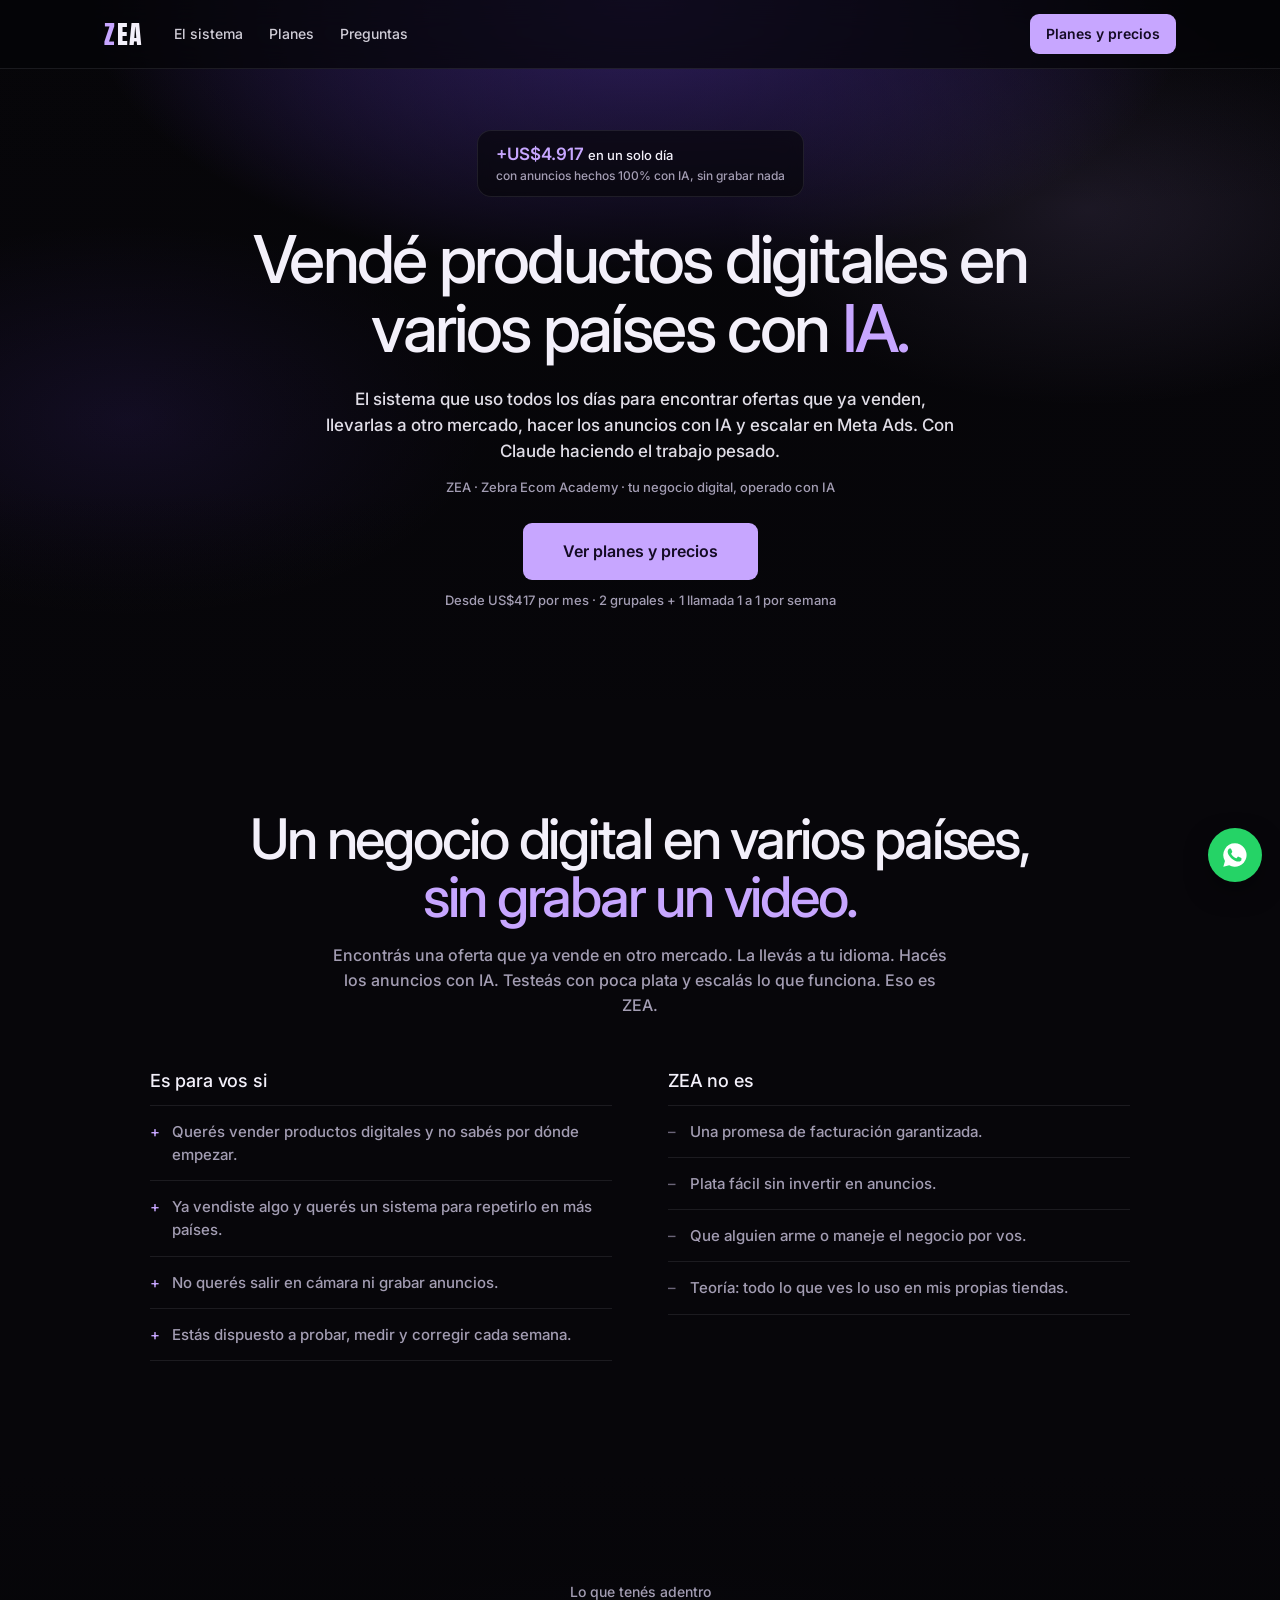
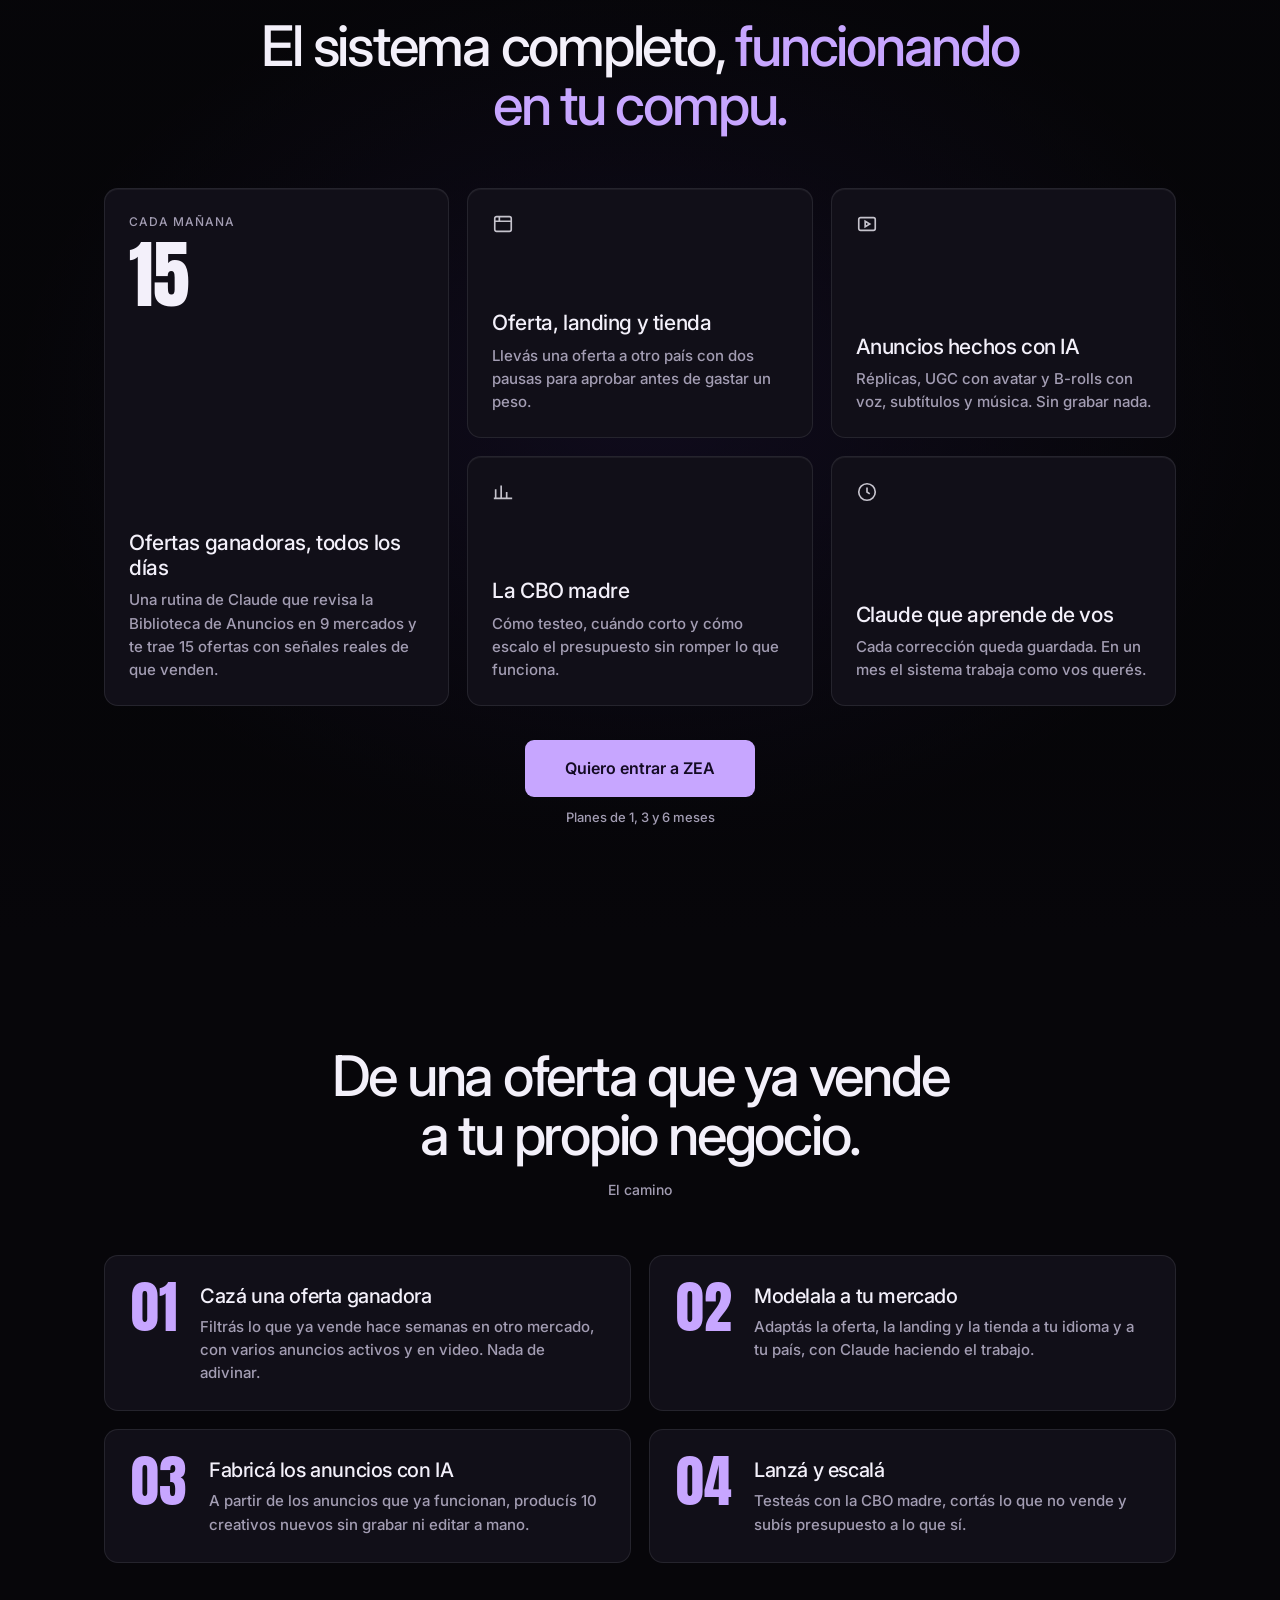
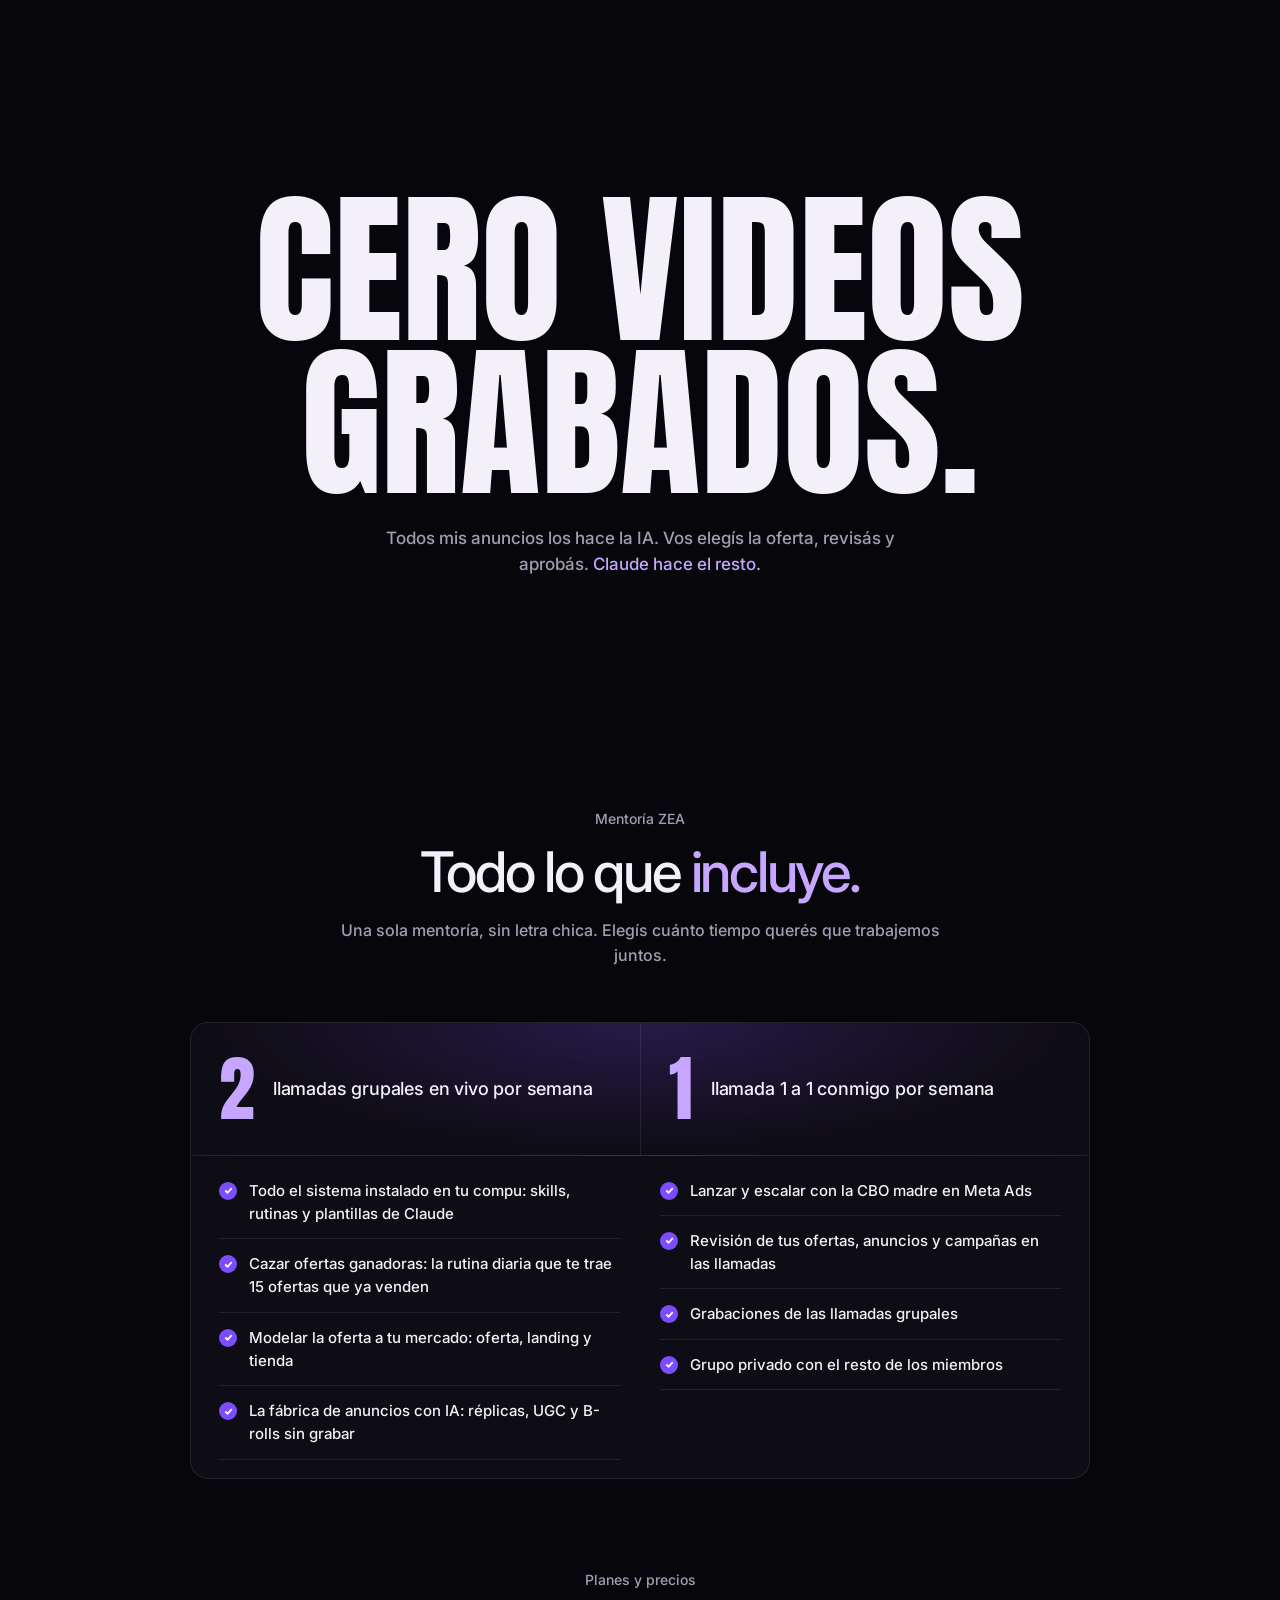
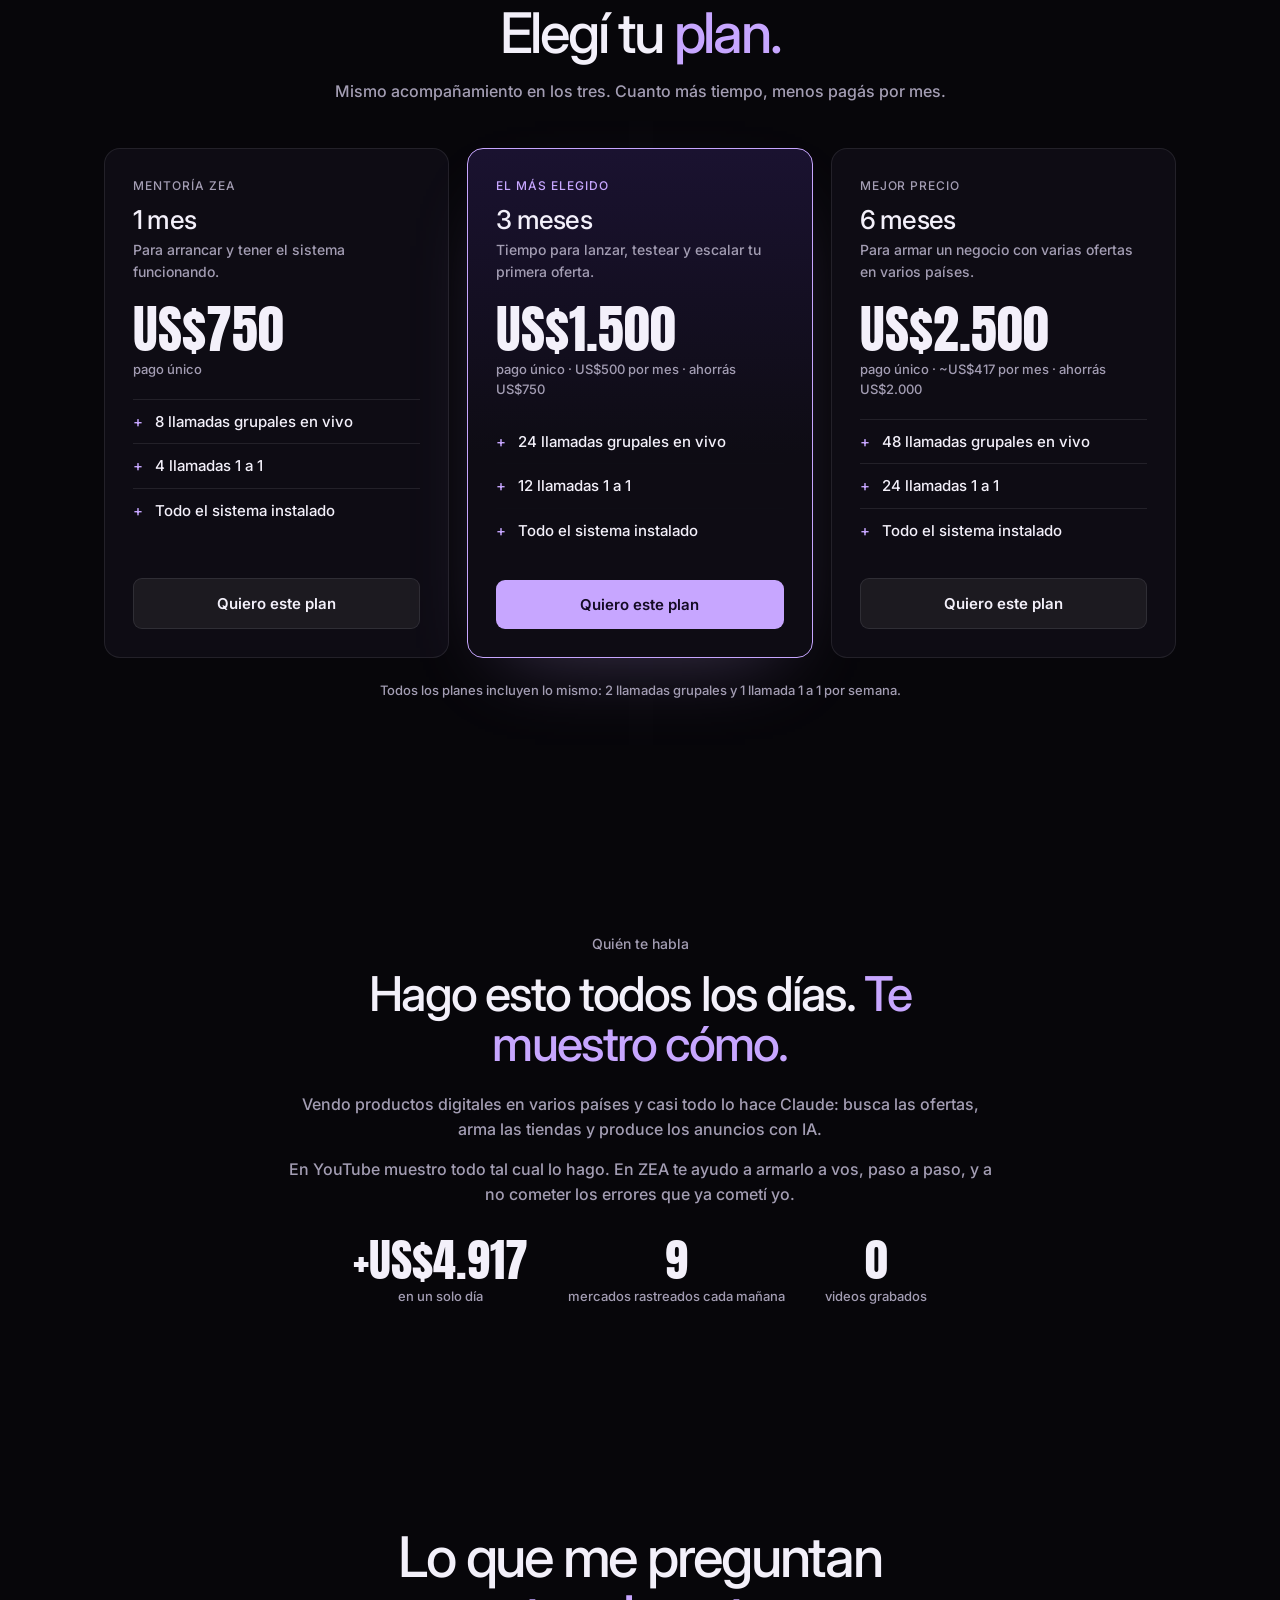
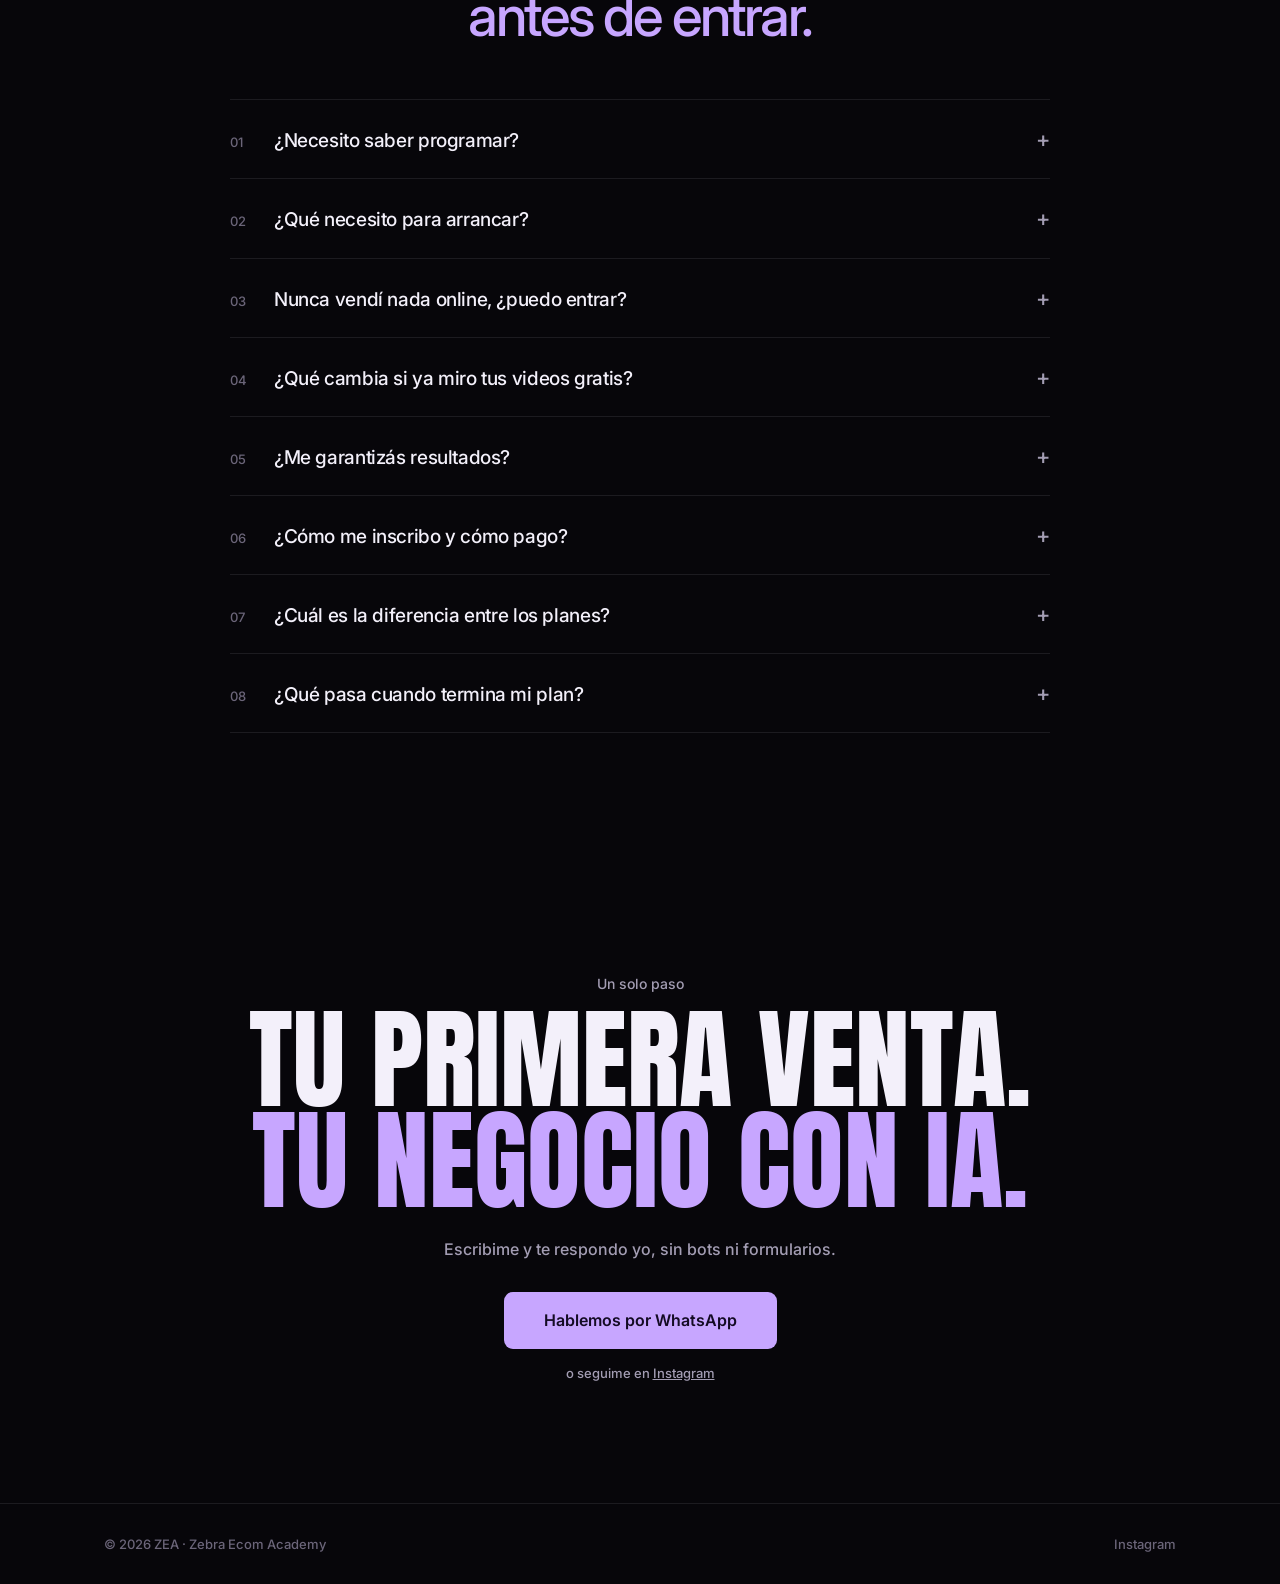
==== commit 839fcc75: "WhatsApp e Instagram reales, sin foto ni video Co-Authored-By: Claude Opus 5.5 <noreply@anthropic.co" ====
--- a/index.html
+++ b/index.html
@@ -31,14 +31,11 @@
   <div class="hero-bg"></div>
   <div class="wrap">
     <div class="proof">
-      <div class="av">FOTO</div>
       <div><b>+US$4.917</b> <span>en un solo día</span><small>con anuncios hechos 100% con IA, sin grabar nada</small></div>
     </div>
     <h1>Vendé productos digitales en varios países con <span class="hand">IA.</span></h1>
     <p class="lead">El sistema que uso todos los días para encontrar ofertas que ya venden, llevarlas a otro mercado, hacer los anuncios con IA y escalar en Meta Ads. Con Claude haciendo el trabajo pesado.</p>
     <p class="tagline">ZEA · Zebra Ecom Academy · tu negocio digital, operado con IA</p>
-    <div class="who">Gero · presentación de ZEA</div>
-    <div class="vsl ph"><div>Video de presentación<small>Placeholder · acá va tu video (YouTube o MP4)</small></div></div>
     <div class="cta">
       <a class="btn btn-p btn-lg" href="#planes">Ver planes y precios</a>
       <div class="micro">Desde US$417 por mes · 2 grupales + 1 llamada 1 a 1 por semana</div>
@@ -202,9 +199,8 @@
   <p class="micro" style="text-align:center;margin-top:22px">Todos los planes incluyen lo mismo: 2 llamadas grupales y 1 llamada 1 a 1 por semana.</p>
 </div></section>
 
-<section><div class="wrap about">
-  <div class="about-img ph"><div>Tu foto<small>Placeholder · foto vertical, fondo oscuro</small></div></div>
-  <div>
+<section><div class="wrap about solo">
+    <div>
     <div class="eyebrow">Quién te habla</div>
     <h2>Hago esto todos los días. <span class="hand">Te muestro cómo.</span></h2>
     <p>Vendo productos digitales en varios países y casi todo lo hace Claude: busca las ofertas, arma las tiendas y produce los anuncios con IA.</p>
@@ -226,7 +222,7 @@
     <details><summary><span class="n">03</span>Nunca vendí nada online, ¿puedo entrar?</summary><p>Sí. El sistema arranca desde cero: encontrar qué vender, armar la tienda y lanzar. Contame dónde estás y te digo con qué empezar.</p></details>
     <details><summary><span class="n">04</span>¿Qué cambia si ya miro tus videos gratis?</summary><p>En los videos ves el sistema. En ZEA lo armamos en tu compu, revisamos tus ofertas y campañas, y tenés a quién preguntarle cuando te trabás.</p></details>
     <details><summary><span class="n">05</span>¿Me garantizás resultados?</summary><p>No. Nadie serio puede. Te doy el sistema que uso y te acompaño; los resultados dependen de que lo pongas en práctica y de tu inversión en anuncios.</p></details>
-    <details><summary><span class="n">06</span>¿Cómo me inscribo y cómo pago?</summary><p>Elegís tu plan, me escribís por WhatsApp y te paso el link de pago. Apenas se acredita, agendamos tu primera llamada 1 a 1.</p></details>
+    <details><summary><span class="n">06</span>¿Cómo me inscribo y cómo pago?</summary><p>Elegís tu plan y me escribís por WhatsApp o Instagram. Lo hablamos por mensaje, te paso cómo pagar y apenas se acredita agendamos tu primera llamada 1 a 1.</p></details>
     <details><summary><span class="n">07</span>¿Cuál es la diferencia entre los planes?</summary><p>Ninguna en lo que incluyen: en los tres tenés 2 llamadas grupales y 1 llamada 1 a 1 por semana. Cambia la duración y el precio por mes.</p></details>
     <details><summary><span class="n">08</span>¿Qué pasa cuando termina mi plan?</summary><p>Podés renovar por otro período o seguir por tu cuenta con todo el sistema ya instalado en tu compu.</p></details>
   </div>
@@ -242,7 +238,7 @@
 
 <footer><div class="wrap">
   <span>© <span id="y"></span> ZEA · Zebra Ecom Academy</span>
-  <span><a data-yt href="#">YouTube</a> · <a data-ig href="#">Instagram</a></span>
+  <span><a data-ig href="#">Instagram</a><span data-wrap> · <a data-yt href="#">YouTube</a></span></span>
 </div></footer>
 
 <a class="wa" data-wa href="#" aria-label="WhatsApp"><svg viewBox="0 0 24 24" fill="#fff"><path d="M12 2a10 10 0 0 0-8.6 15.1L2 22l5-1.3A10 10 0 1 0 12 2zm5.6 14.2c-.2.7-1.4 1.3-2 1.4-.5.1-1.2.1-1.9-.1-.4-.1-1-.3-1.7-.6-3-1.3-4.9-4.3-5.1-4.5-.1-.2-1.2-1.6-1.2-3.1s.8-2.2 1-2.5c.3-.3.6-.4.8-.4h.6c.2 0 .4 0 .6.5l.9 2.1c.1.2.1.3 0 .5l-.3.5-.4.5c-.1.1-.3.3-.1.6.2.3.8 1.3 1.7 2.1 1.2 1 2.1 1.3 2.4 1.5.3.1.5.1.6-.1l.9-1.1c.2-.3.4-.2.6-.1l2 1c.3.1.5.2.5.3.1.1.1.7-.1 1.3z"/></svg></a>
--- a/assets/style.css
+++ b/assets/style.css
@@ -254,3 +254,8 @@
 .incl-list li:before{content:"";position:absolute;left:0;top:16px;width:18px;height:18px;border-radius:50%;background:var(--acc2) url("data:image/svg+xml,%3Csvg xmlns='http://www.w3.org/2000/svg' viewBox='0 0 24 24' fill='none' stroke='white' stroke-width='4'%3E%3Cpath d='M5 12l5 5 9-10'/%3E%3C/svg%3E") center/11px no-repeat}
 .plan .price{font-size:52px}
 @media(max-width:760px){.incl-hi{grid-template-columns:1fr}.incl-hi div+div{border-left:0;border-top:1px solid var(--line)}.incl-list{columns:1}.incl-hi b{font-size:58px}}
+
+.about.solo{grid-template-columns:1fr;max-width:760px;text-align:center}
+.about.solo .stats{justify-content:center}
+.proof{padding:10px 18px}
+.hero .cta{margin-top:8px}
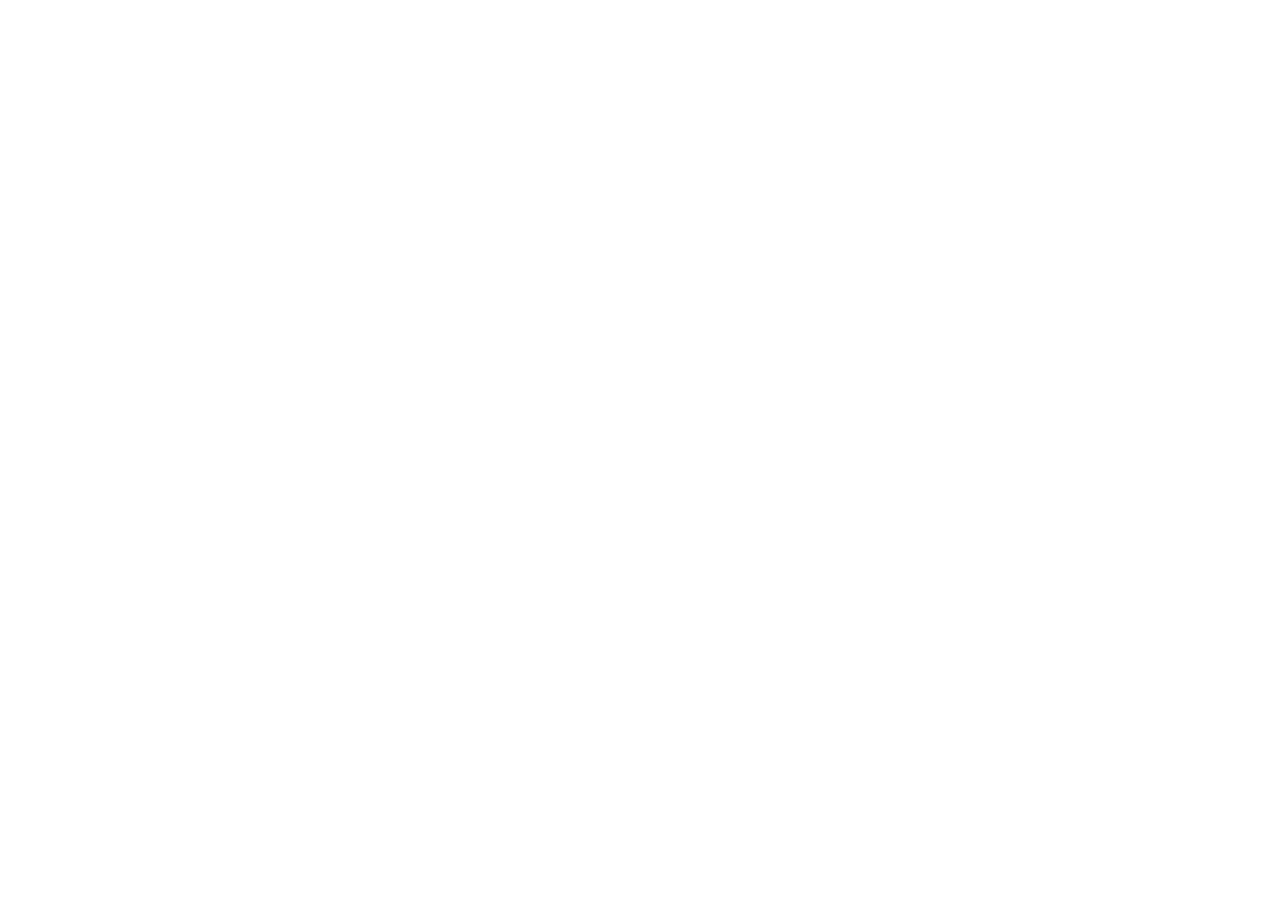
==== commit bdc5fed0: "Home y páginas de kits redirigen directo a WhatsApp Co-Authored-By: Claude Opus 5.5 <noreply@anthrop" ====
--- a/index.html
+++ b/index.html
@@ -3,247 +3,14 @@
 <head>
 <meta charset="utf-8">
 <meta name="viewport" content="width=device-width,initial-scale=1">
-<base href="/">
-<title>ZEA · Zebra Ecom Academy — Vendé productos digitales con IA</title>
-<meta name="description" content="Aprendé a vender productos digitales en varios países con Claude: encontrar ofertas que ya venden, armar la tienda, hacer los anuncios con IA y escalar en Meta Ads.">
+<title>ZEA · Zebra Ecom Academy</title>
 <meta property="og:title" content="ZEA · Zebra Ecom Academy">
-<meta property="og:description" content="Vendé productos digitales en varios países con IA.">
-<link rel="icon" href="data:image/svg+xml,%3Csvg xmlns='http://www.w3.org/2000/svg' viewBox='0 0 32 32'%3E%3Crect width='32' height='32' rx='7' fill='%2307060a'/%3E%3Ctext x='16' y='24' font-family='Impact,Arial Black' font-size='21' fill='%23c7a6ff' text-anchor='middle'%3EZ%3C/text%3E%3C/svg%3E">
-<link rel="preconnect" href="https://fonts.googleapis.com"><link rel="preconnect" href="https://fonts.gstatic.com" crossorigin>
-<link href="https://fonts.googleapis.com/css2?family=Anton&family=Inter:wght@400;500;600&display=swap" rel="stylesheet">
-<link rel="stylesheet" href="assets/style.css">
+<meta property="og:image" content="https://zea.lat/assets/kit1-preview.png">
+<meta http-equiv="refresh" content="0; url=https://wa.me/5493777272762?text=Hola%20Gero%21%20Vengo%20de%20la%20web%20de%20ZEA%20y%20quiero%20info%20de%20la%20mentor%C3%ADa">
+<style>html,body{margin:0;background:#07060a;color:#eee;font:16px/1.5 system-ui,sans-serif}body{min-height:100vh;display:flex;align-items:center;justify-content:center;text-align:center;padding:16px}a{display:inline-block;margin-top:14px;padding:12px 22px;border-radius:10px;background:#25d366;color:#07060a;font-weight:600;text-decoration:none}</style>
+<script>location.replace('https://wa.me/5493777272762?text=Hola%20Gero%21%20Vengo%20de%20la%20web%20de%20ZEA%20y%20quiero%20info%20de%20la%20mentor%C3%ADa');</script>
 </head>
 <body>
-
-<nav><div class="wrap">
-  <div class="nav-l">
-    <a class="logo" href="/">ZEA</a>
-    <div class="links">
-      <a href="#sistema">El sistema</a>
-      <a href="#planes">Planes</a>
-      <a href="#preguntas">Preguntas</a>
-    </div>
-  </div>
-  <a class="btn btn-p btn-s" href="#planes">Planes y precios</a>
-</div></nav>
-
-<header class="hero">
-  <div class="hero-bg"></div>
-  <div class="wrap">
-    <div class="proof">
-      <div><b>+US$4.917</b> <span>en un solo día</span><small>con anuncios hechos 100% con IA, sin grabar nada</small></div>
-    </div>
-    <h1>Vendé productos digitales en varios países con <span class="hand">IA.</span></h1>
-    <p class="lead">El sistema que uso todos los días para encontrar ofertas que ya venden, llevarlas a otro mercado, hacer los anuncios con IA y escalar en Meta Ads. Con Claude haciendo el trabajo pesado.</p>
-    <p class="tagline">ZEA · Zebra Ecom Academy · tu negocio digital, operado con IA</p>
-    <div class="cta">
-      <a class="btn btn-p btn-lg" href="#planes">Ver planes y precios</a>
-      <div class="micro">Desde US$417 por mes · 2 grupales + 1 llamada 1 a 1 por semana</div>
-    </div>
-  </div>
-</header>
-
-<section><div class="wrap">
-  <div class="sec-t">
-    <h2>Un negocio digital en varios países, <span class="hand">sin grabar un video.</span></h2>
-    <p>Encontrás una oferta que ya vende en otro mercado. La llevás a tu idioma. Hacés los anuncios con IA. Testeás con poca plata y escalás lo que funciona. Eso es ZEA.</p>
-  </div>
-  <div class="two">
-    <div>
-      <h3>Es para vos si</h3>
-      <ul>
-        <li>Querés vender productos digitales y no sabés por dónde empezar.</li>
-        <li>Ya vendiste algo y querés un sistema para repetirlo en más países.</li>
-        <li>No querés salir en cámara ni grabar anuncios.</li>
-        <li>Estás dispuesto a probar, medir y corregir cada semana.</li>
-      </ul>
-    </div>
-    <div class="no">
-      <h3>ZEA no es</h3>
-      <ul>
-        <li>Una promesa de facturación garantizada.</li>
-        <li>Plata fácil sin invertir en anuncios.</li>
-        <li>Que alguien arme o maneje el negocio por vos.</li>
-        <li>Teoría: todo lo que ves lo uso en mis propias tiendas.</li>
-      </ul>
-    </div>
-  </div>
-</div></section>
-
-<section class="band" id="sistema"><div class="wrap">
-  <div class="sec-t">
-    <div class="eyebrow">Lo que tenés adentro</div>
-    <h2>El sistema completo, <span class="hand">funcionando en tu compu.</span></h2>
-  </div>
-  <div class="cards">
-    <div class="card tall">
-      <div class="kk">Cada mañana</div>
-      <div class="bign">15</div>
-      <h3>Ofertas ganadoras, todos los días</h3>
-      <p>Una rutina de Claude que revisa la Biblioteca de Anuncios en 9 mercados y te trae 15 ofertas con señales reales de que venden.</p>
-    </div>
-    <div class="card">
-      <svg class="ico" viewBox="0 0 24 24" fill="none" stroke="currentColor" stroke-width="1.8"><rect x="3" y="4" width="18" height="16" rx="2"/><path d="M3 9h18M8 4v5"/></svg>
-      <h3>Oferta, landing y tienda</h3>
-      <p>Llevás una oferta a otro país con dos pausas para aprobar antes de gastar un peso.</p>
-    </div>
-    <div class="card">
-      <svg class="ico" viewBox="0 0 24 24" fill="none" stroke="currentColor" stroke-width="1.8"><rect x="3" y="5" width="18" height="14" rx="2"/><path d="M10 9l5 3-5 3z"/></svg>
-      <h3>Anuncios hechos con IA</h3>
-      <p>Réplicas, UGC con avatar y B-rolls con voz, subtítulos y música. Sin grabar nada.</p>
-    </div>
-    <div class="card">
-      <svg class="ico" viewBox="0 0 24 24" fill="none" stroke="currentColor" stroke-width="1.8"><path d="M4 19V9M10 19V5M16 19v-7M22 19H2"/></svg>
-      <h3>La CBO madre</h3>
-      <p>Cómo testeo, cuándo corto y cómo escalo el presupuesto sin romper lo que funciona.</p>
-    </div>
-    <div class="card">
-      <svg class="ico" viewBox="0 0 24 24" fill="none" stroke="currentColor" stroke-width="1.8"><circle cx="12" cy="12" r="9"/><path d="M12 7v5l3 2"/></svg>
-      <h3>Claude que aprende de vos</h3>
-      <p>Cada corrección queda guardada. En un mes el sistema trabaja como vos querés.</p>
-    </div>
-  </div>
-  <div class="after">
-    <a class="btn btn-p btn-lg" href="#planes">Quiero entrar a ZEA</a>
-    <div class="micro">Planes de 1, 3 y 6 meses</div>
-  </div>
-</div></section>
-
-<section><div class="wrap">
-  <div class="sec-t">
-    <h2>De una oferta que ya vende<br>a tu propio negocio.</h2>
-    <div class="eyebrow" style="margin-top:14px">El camino</div>
-  </div>
-  <div class="steps">
-    <div class="step"><div class="n">01</div><div><h3>Cazá una oferta ganadora</h3><p>Filtrás lo que ya vende hace semanas en otro mercado, con varios anuncios activos y en video. Nada de adivinar.</p></div></div>
-    <div class="step"><div class="n">02</div><div><h3>Modelala a tu mercado</h3><p>Adaptás la oferta, la landing y la tienda a tu idioma y a tu país, con Claude haciendo el trabajo.</p></div></div>
-    <div class="step"><div class="n">03</div><div><h3>Fabricá los anuncios con IA</h3><p>A partir de los anuncios que ya funcionan, producís 10 creativos nuevos sin grabar ni editar a mano.</p></div></div>
-    <div class="step"><div class="n">04</div><div><h3>Lanzá y escalá</h3><p>Testeás con la CBO madre, cortás lo que no vende y subís presupuesto a lo que sí.</p></div></div>
-  </div>
-</div></section>
-
-<section class="statement"><div class="wrap">
-  <div class="big">Cero videos<br>grabados.</div>
-  <p>Todos mis anuncios los hace la IA. Vos elegís la oferta, revisás y aprobás. <span class="hand">Claude hace el resto.</span></p>
-</div></section>
-
-<section id="planes"><div class="wrap">
-  <div class="sec-t">
-    <div class="eyebrow">Mentoría ZEA</div>
-    <h2>Todo lo que <span class="hand">incluye.</span></h2>
-    <p>Una sola mentoría, sin letra chica. Elegís cuánto tiempo querés que trabajemos juntos.</p>
-  </div>
-  <div class="incl">
-    <div class="incl-hi">
-      <div><b>2</b><span>llamadas grupales en vivo por semana</span></div>
-      <div><b>1</b><span>llamada 1 a 1 conmigo por semana</span></div>
-    </div>
-    <ul class="incl-list">
-      <li>Todo el sistema instalado en tu compu: skills, rutinas y plantillas de Claude</li>
-      <li>Cazar ofertas ganadoras: la rutina diaria que te trae 15 ofertas que ya venden</li>
-      <li>Modelar la oferta a tu mercado: oferta, landing y tienda</li>
-      <li>La fábrica de anuncios con IA: réplicas, UGC y B-rolls sin grabar</li>
-      <li>Lanzar y escalar con la CBO madre en Meta Ads</li>
-      <li>Revisión de tus ofertas, anuncios y campañas en las llamadas</li>
-      <li>Grabaciones de las llamadas grupales</li>
-      <li>Grupo privado con el resto de los miembros</li>
-    </ul>
-  </div>
-
-  <div class="sec-t" style="margin:90px auto 44px">
-    <div class="eyebrow">Planes y precios</div>
-    <h2>Elegí tu <span class="hand">plan.</span></h2>
-    <p>Mismo acompañamiento en los tres. Cuanto más tiempo, menos pagás por mes.</p>
-  </div>
-  <div class="plans">
-    <div class="plan">
-      <div class="kk">Mentoría ZEA</div>
-      <h3>1 mes</h3>
-      <div class="sub">Para arrancar y tener el sistema funcionando.</div>
-      <div class="price">US$750</div>
-      <div class="per">pago único</div>
-      <ul>
-        <li>8 llamadas grupales en vivo</li>
-        <li>4 llamadas 1 a 1</li>
-        <li>Todo el sistema instalado</li>
-      </ul>
-      <a class="btn btn-g" data-keep data-wa="Hola Gero! Quiero entrar a la mentoría de ZEA, plan de 1 mes (US$750)" href="#">Quiero este plan</a>
-    </div>
-    <div class="plan hot">
-      <div class="kk">El más elegido</div>
-      <h3>3 meses</h3>
-      <div class="sub">Tiempo para lanzar, testear y escalar tu primera oferta.</div>
-      <div class="price">US$1.500</div>
-      <div class="per">pago único · US$500 por mes · ahorrás US$750</div>
-      <ul>
-        <li>24 llamadas grupales en vivo</li>
-        <li>12 llamadas 1 a 1</li>
-        <li>Todo el sistema instalado</li>
-      </ul>
-      <a class="btn btn-p" data-keep data-wa="Hola Gero! Quiero entrar a la mentoría de ZEA, plan de 3 meses (US$1.500)" href="#">Quiero este plan</a>
-    </div>
-    <div class="plan">
-      <div class="kk">Mejor precio</div>
-      <h3>6 meses</h3>
-      <div class="sub">Para armar un negocio con varias ofertas en varios países.</div>
-      <div class="price">US$2.500</div>
-      <div class="per">pago único · ~US$417 por mes · ahorrás US$2.000</div>
-      <ul>
-        <li>48 llamadas grupales en vivo</li>
-        <li>24 llamadas 1 a 1</li>
-        <li>Todo el sistema instalado</li>
-      </ul>
-      <a class="btn btn-g" data-keep data-wa="Hola Gero! Quiero entrar a la mentoría de ZEA, plan de 6 meses (US$2.500)" href="#">Quiero este plan</a>
-    </div>
-  </div>
-  <p class="micro" style="text-align:center;margin-top:22px">Todos los planes incluyen lo mismo: 2 llamadas grupales y 1 llamada 1 a 1 por semana.</p>
-</div></section>
-
-<section><div class="wrap about solo">
-    <div>
-    <div class="eyebrow">Quién te habla</div>
-    <h2>Hago esto todos los días. <span class="hand">Te muestro cómo.</span></h2>
-    <p>Vendo productos digitales en varios países y casi todo lo hace Claude: busca las ofertas, arma las tiendas y produce los anuncios con IA.</p>
-    <p>En YouTube muestro todo tal cual lo hago. En ZEA te ayudo a armarlo a vos, paso a paso, y a no cometer los errores que ya cometí yo.</p>
-    <div class="stats">
-      <div><b>+US$4.917</b><span>en un solo día</span></div>
-      <div><b>9</b><span>mercados rastreados cada mañana</span></div>
-      <div><b>0</b><span>videos grabados</span></div>
-    </div>
-  </div>
-</div></section>
-
-
-<section id="preguntas"><div class="wrap">
-  <div class="sec-t"><h2>Lo que me preguntan<br><span class="hand">antes de entrar.</span></h2></div>
-  <div class="faq">
-    <details><summary><span class="n">01</span>¿Necesito saber programar?</summary><p>No. Todo se hace hablándole a Claude en español. Te doy los archivos listos y te acompaño en la configuración.</p></details>
-    <details><summary><span class="n">02</span>¿Qué necesito para arrancar?</summary><p>Una compu, una suscripción de Claude y presupuesto para anuncios. Las herramientas de IA para los videos se pagan por uso y arrancan con pocos dólares.</p></details>
-    <details><summary><span class="n">03</span>Nunca vendí nada online, ¿puedo entrar?</summary><p>Sí. El sistema arranca desde cero: encontrar qué vender, armar la tienda y lanzar. Contame dónde estás y te digo con qué empezar.</p></details>
-    <details><summary><span class="n">04</span>¿Qué cambia si ya miro tus videos gratis?</summary><p>En los videos ves el sistema. En ZEA lo armamos en tu compu, revisamos tus ofertas y campañas, y tenés a quién preguntarle cuando te trabás.</p></details>
-    <details><summary><span class="n">05</span>¿Me garantizás resultados?</summary><p>No. Nadie serio puede. Te doy el sistema que uso y te acompaño; los resultados dependen de que lo pongas en práctica y de tu inversión en anuncios.</p></details>
-    <details><summary><span class="n">06</span>¿Cómo me inscribo y cómo pago?</summary><p>Elegís tu plan y me escribís por WhatsApp o Instagram. Lo hablamos por mensaje, te paso cómo pagar y apenas se acredita agendamos tu primera llamada 1 a 1.</p></details>
-    <details><summary><span class="n">07</span>¿Cuál es la diferencia entre los planes?</summary><p>Ninguna en lo que incluyen: en los tres tenés 2 llamadas grupales y 1 llamada 1 a 1 por semana. Cambia la duración y el precio por mes.</p></details>
-    <details><summary><span class="n">08</span>¿Qué pasa cuando termina mi plan?</summary><p>Podés renovar por otro período o seguir por tu cuenta con todo el sistema ya instalado en tu compu.</p></details>
-  </div>
-</div></section>
-
-<section class="final"><div class="wrap">
-  <div class="eyebrow">Un solo paso</div>
-  <div class="big">Tu primera venta.<span>Tu negocio con IA.</span></div>
-  <p>Escribime y te respondo yo, sin bots ni formularios.</p>
-  <a class="btn btn-p btn-lg" data-wa href="#">Hablemos por WhatsApp</a>
-  <div class="micro" style="margin-top:14px">o seguime en <a data-ig href="#" style="text-decoration:underline">Instagram</a></div>
-</div></section>
-
-<footer><div class="wrap">
-  <span>© <span id="y"></span> ZEA · Zebra Ecom Academy</span>
-  <span><a data-ig href="#">Instagram</a><span data-wrap> · <a data-yt href="#">YouTube</a></span></span>
-</div></footer>
-
-<a class="wa" data-wa href="#" aria-label="WhatsApp"><svg viewBox="0 0 24 24" fill="#fff"><path d="M12 2a10 10 0 0 0-8.6 15.1L2 22l5-1.3A10 10 0 1 0 12 2zm5.6 14.2c-.2.7-1.4 1.3-2 1.4-.5.1-1.2.1-1.9-.1-.4-.1-1-.3-1.7-.6-3-1.3-4.9-4.3-5.1-4.5-.1-.2-1.2-1.6-1.2-3.1s.8-2.2 1-2.5c.3-.3.6-.4.8-.4h.6c.2 0 .4 0 .6.5l.9 2.1c.1.2.1.3 0 .5l-.3.5-.4.5c-.1.1-.3.3-.1.6.2.3.8 1.3 1.7 2.1 1.2 1 2.1 1.3 2.4 1.5.3.1.5.1.6-.1l.9-1.1c.2-.3.4-.2.6-.1l2 1c.3.1.5.2.5.3.1.1.1.7-.1 1.3z"/></svg></a>
-
-<script src="assets/config.js"></script>
-<script src="assets/site.js"></script>
+<div>Abriendo WhatsApp…<br><a href="https://wa.me/5493777272762?text=Hola%20Gero%21%20Vengo%20de%20la%20web%20de%20ZEA%20y%20quiero%20info%20de%20la%20mentor%C3%ADa">Escribime por WhatsApp</a></div>
 </body>
 </html>
